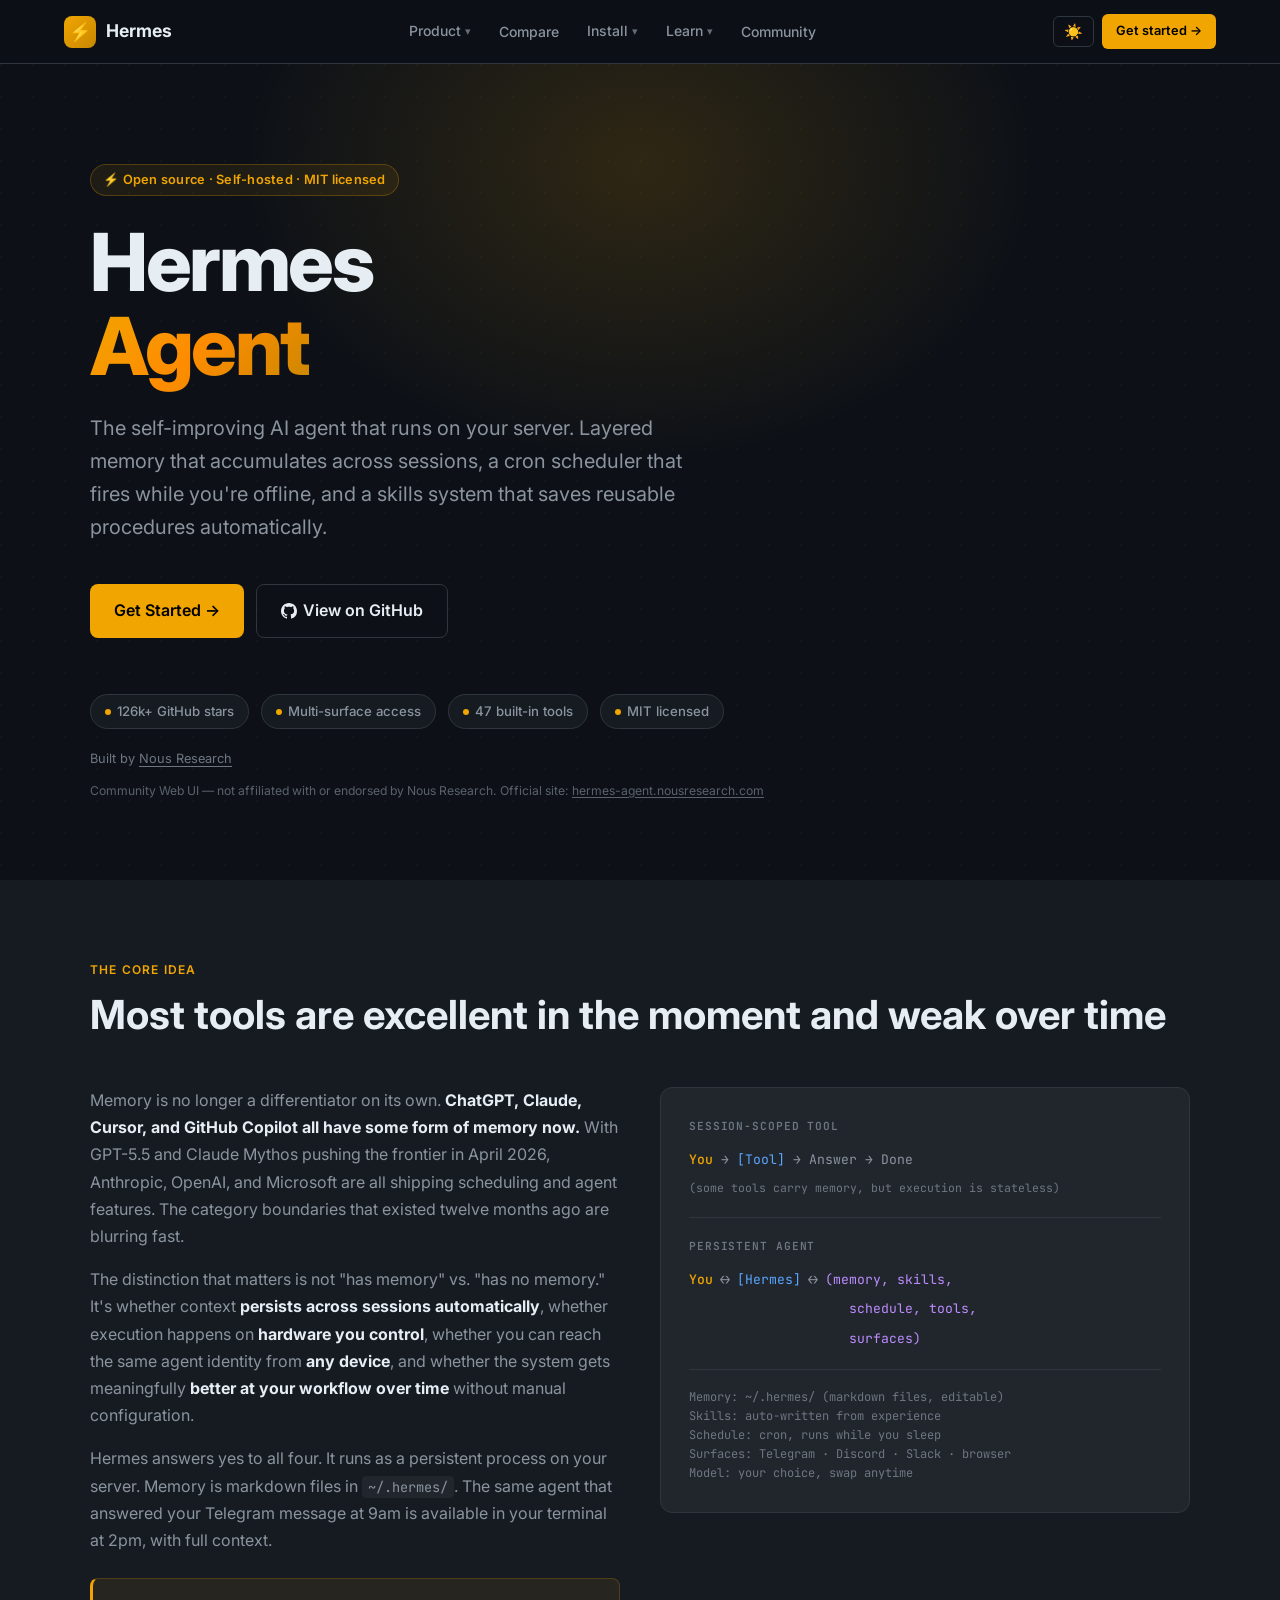
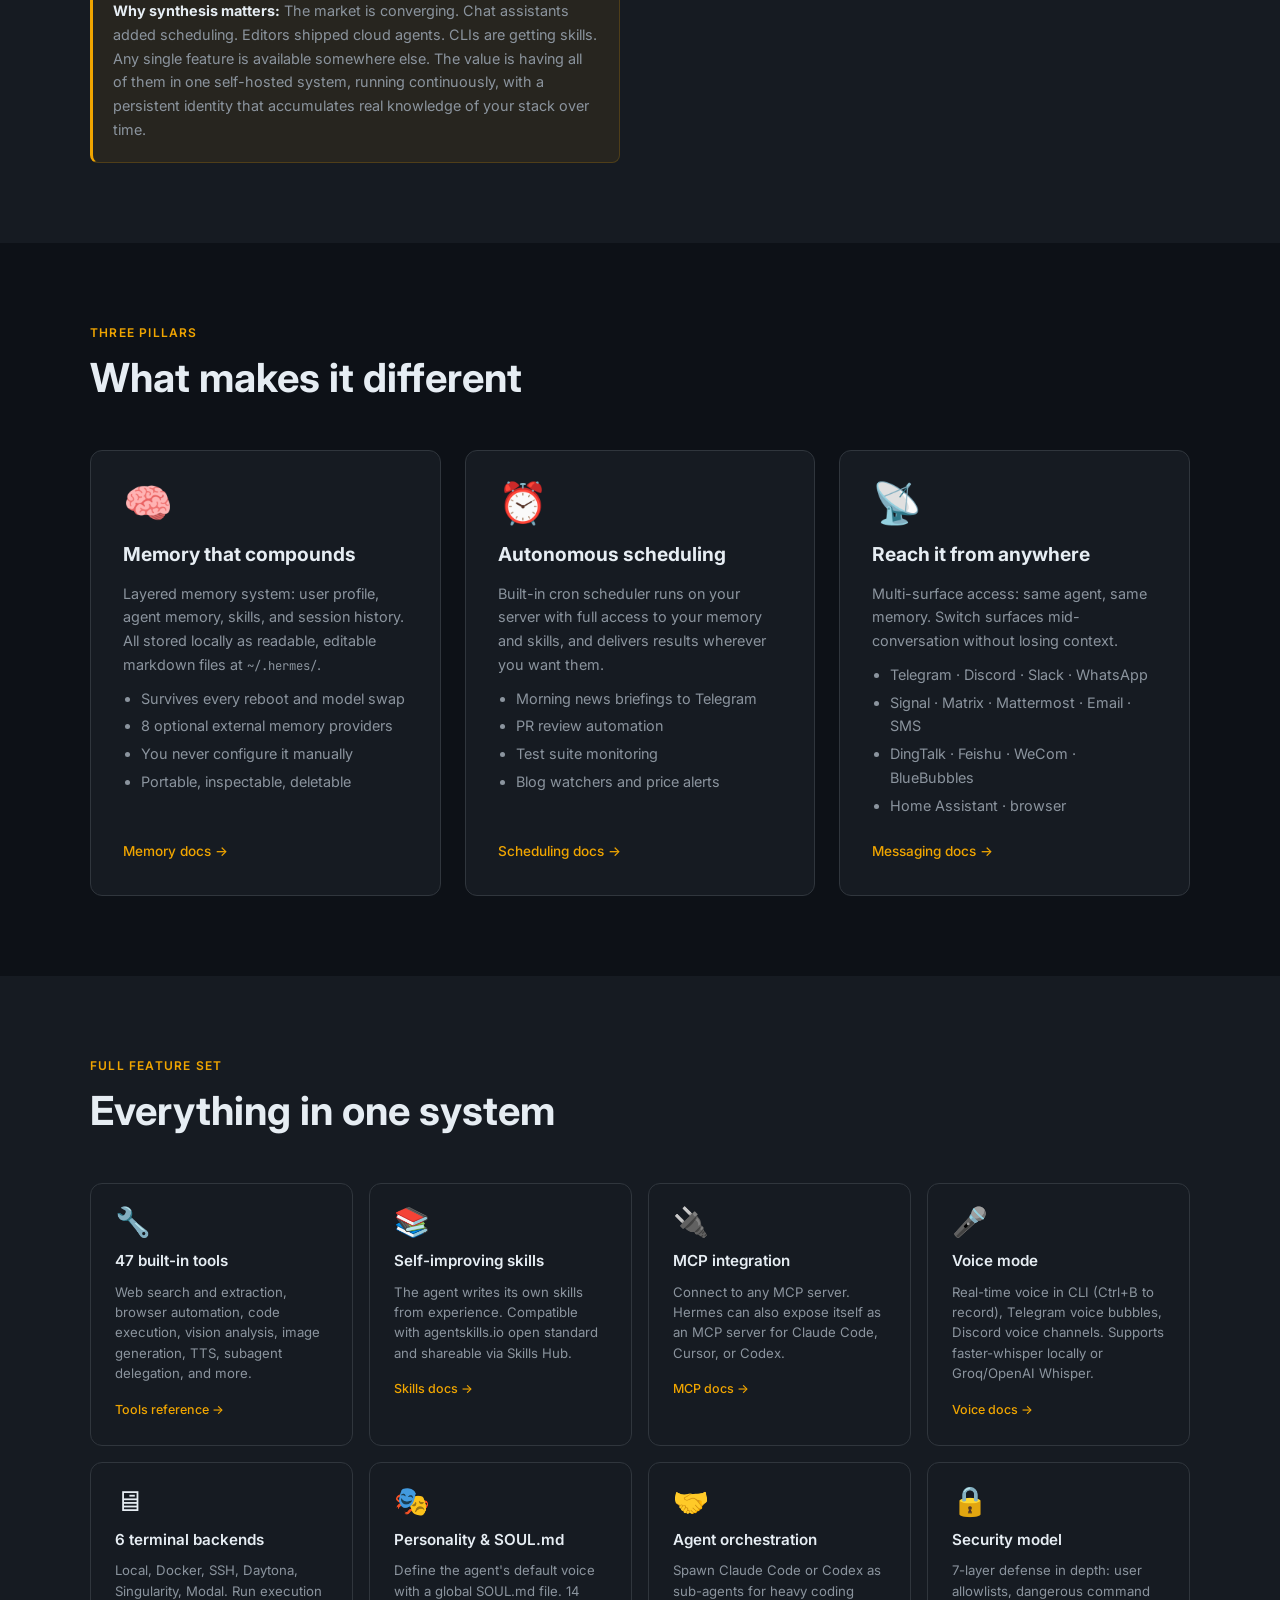
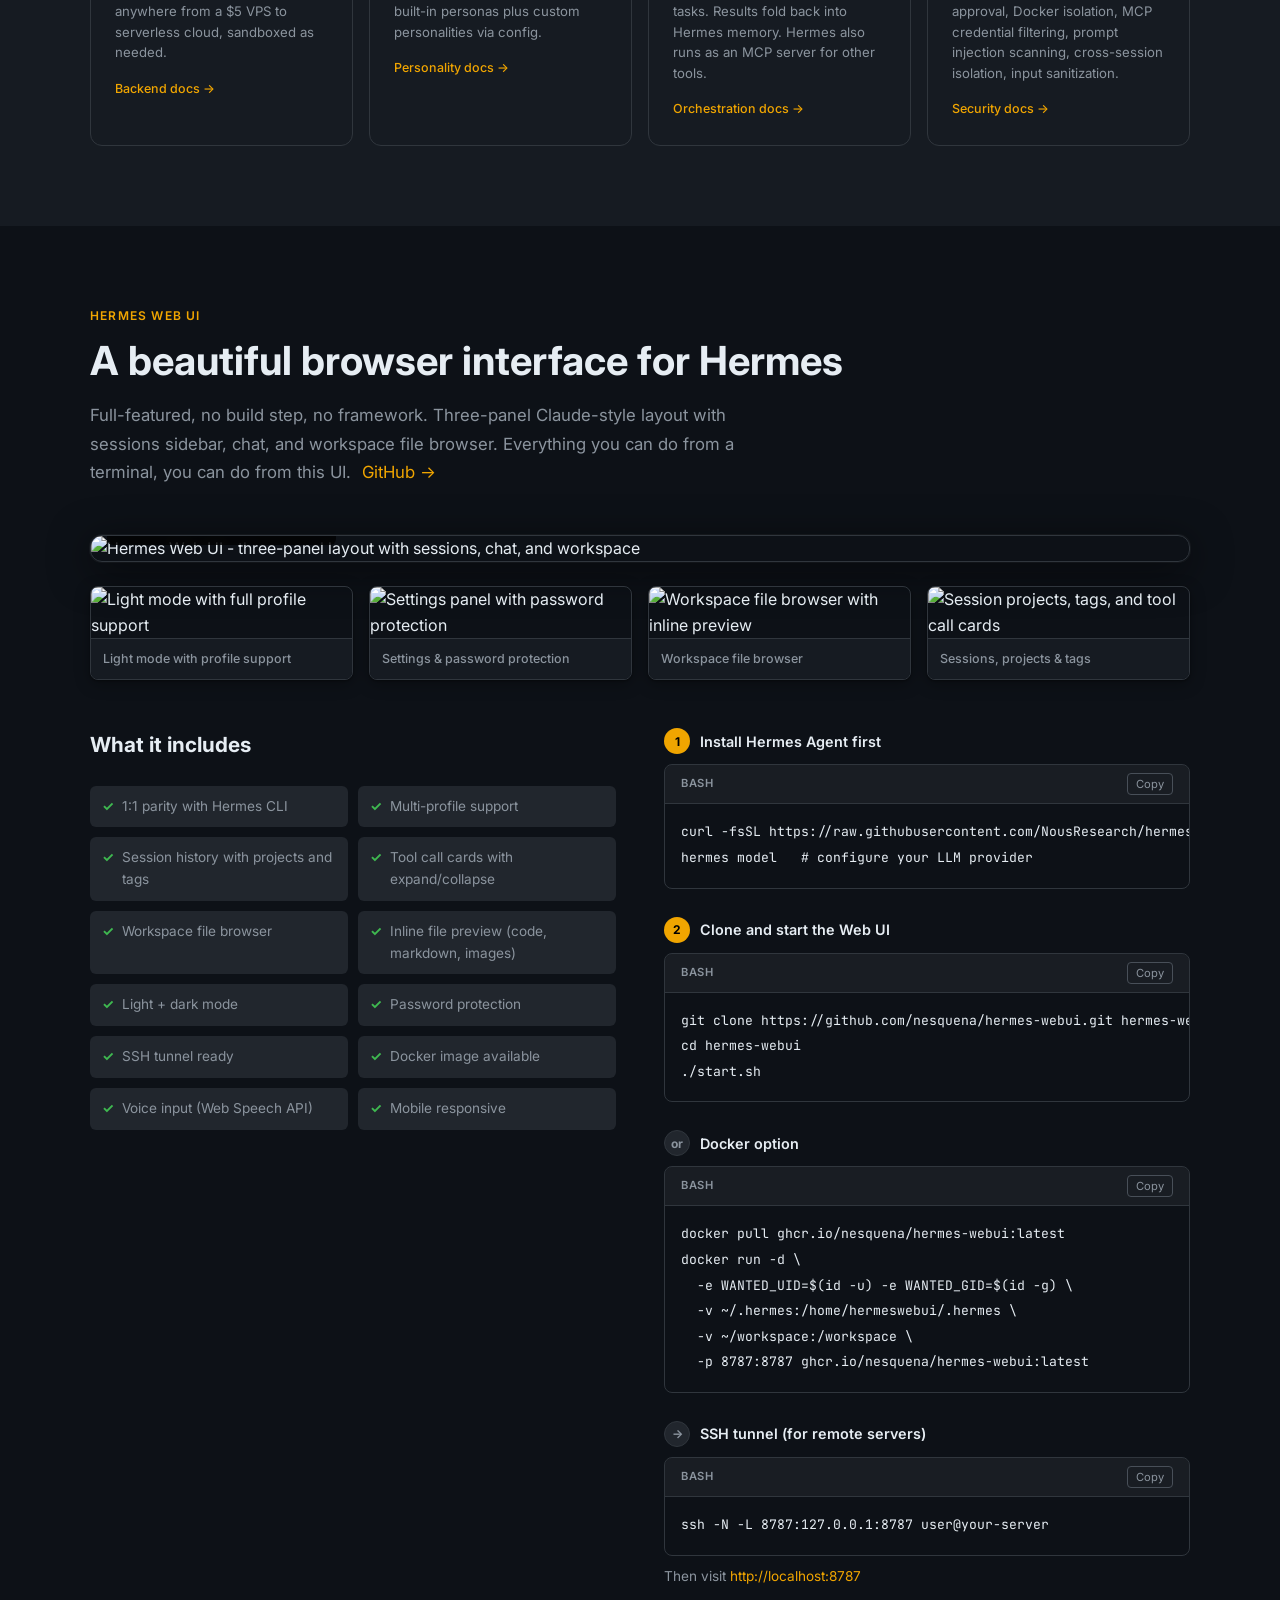
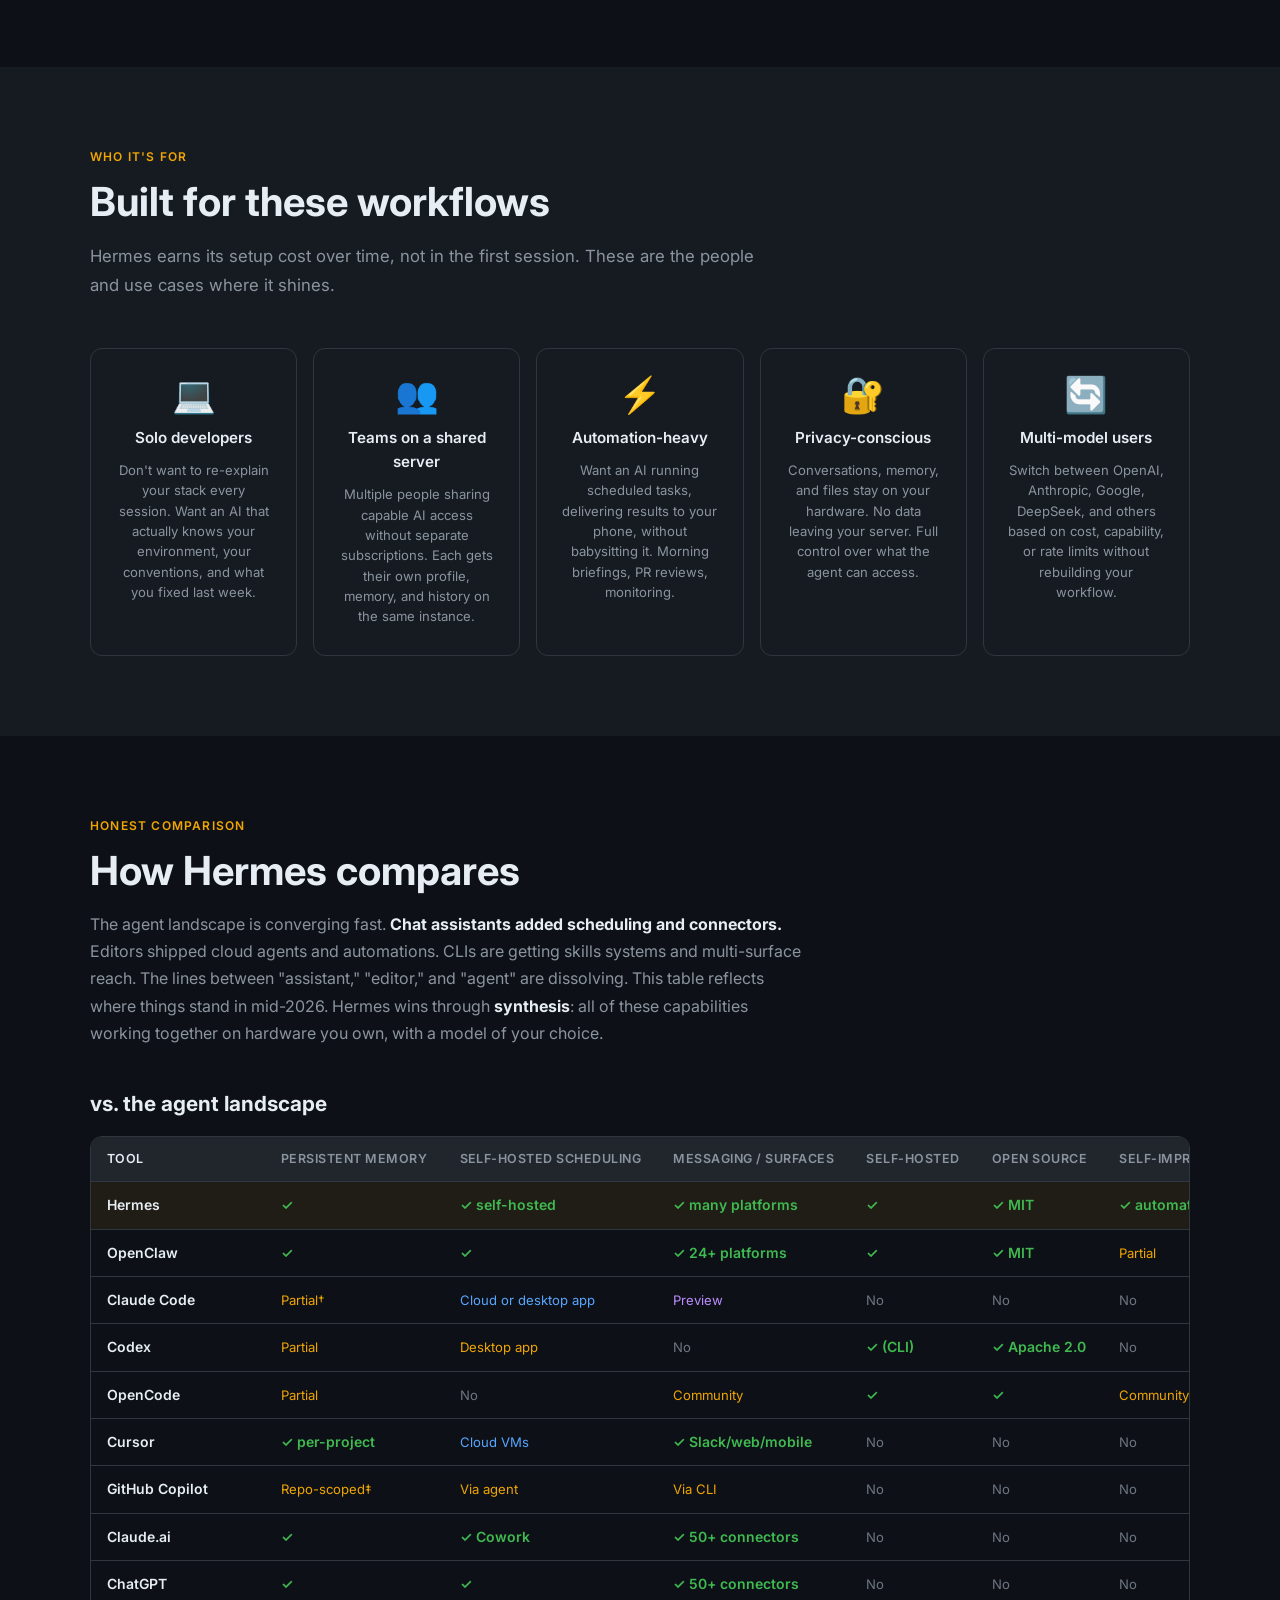
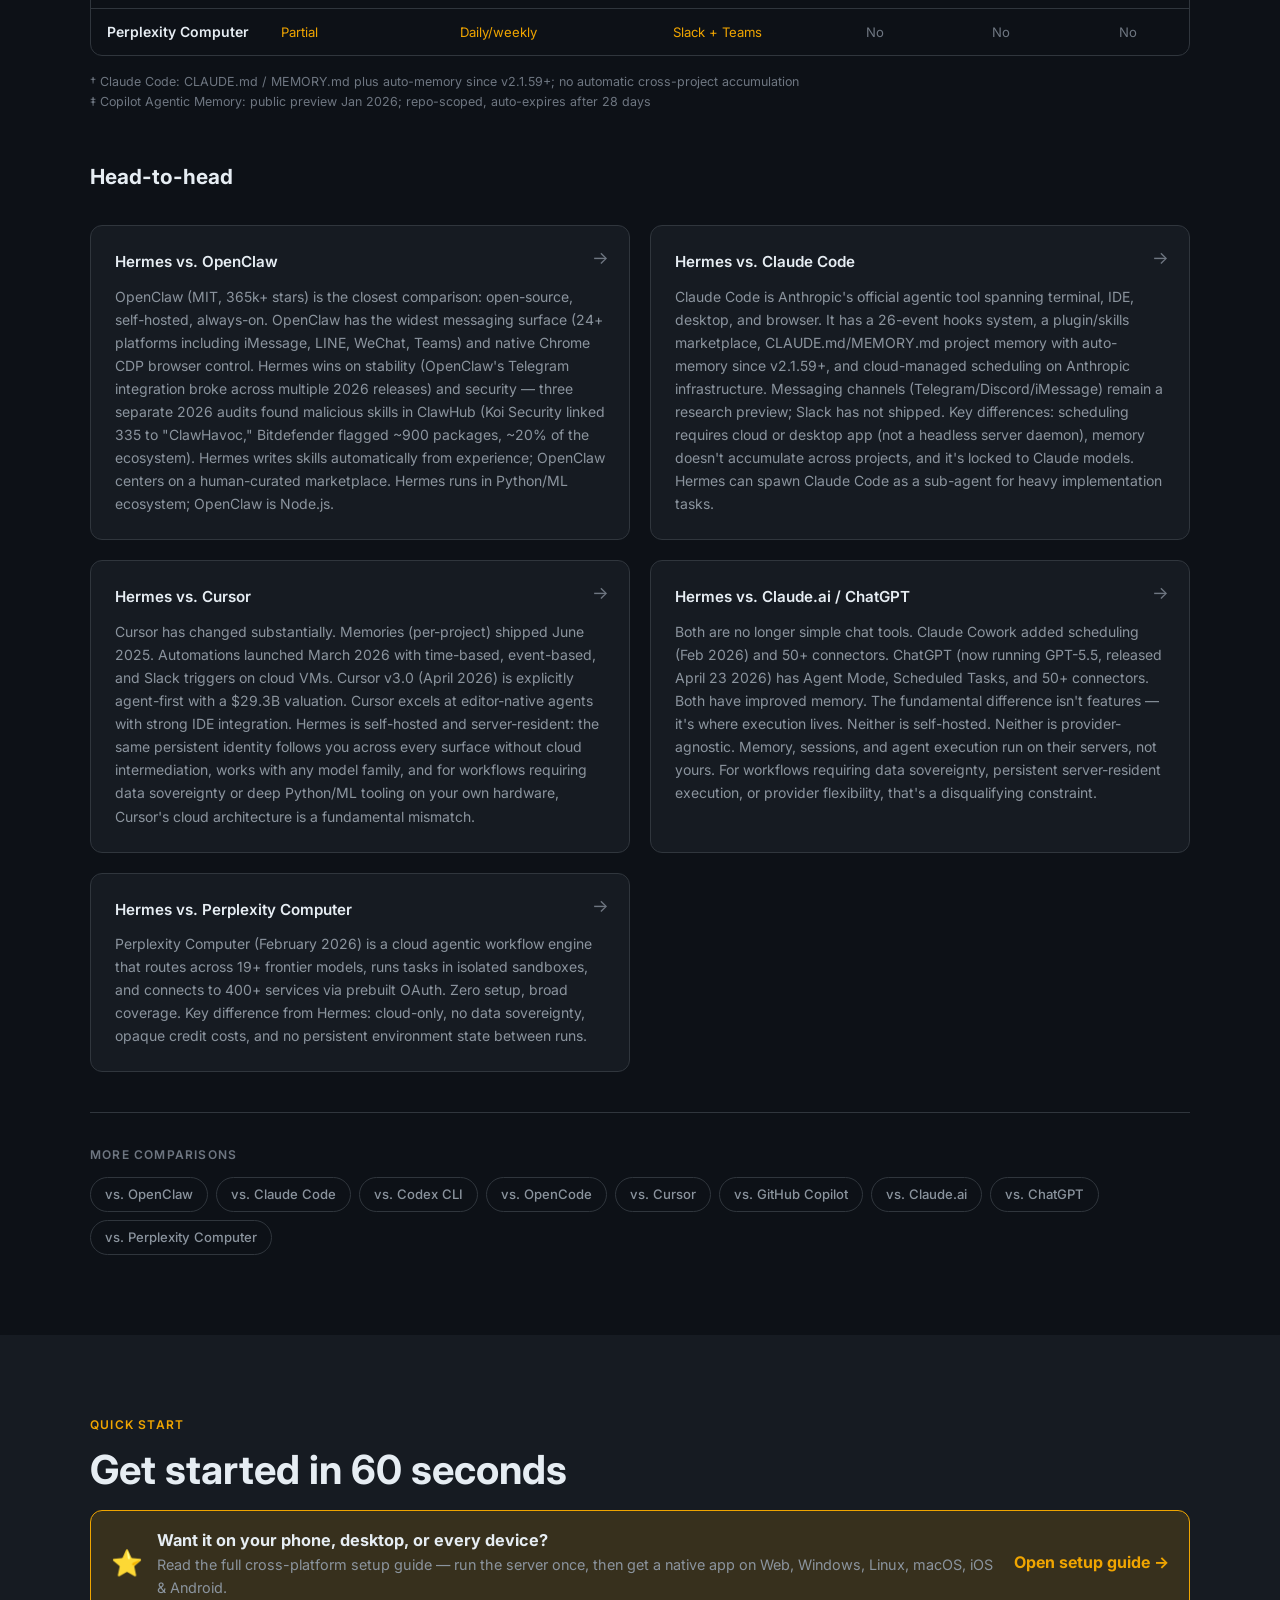
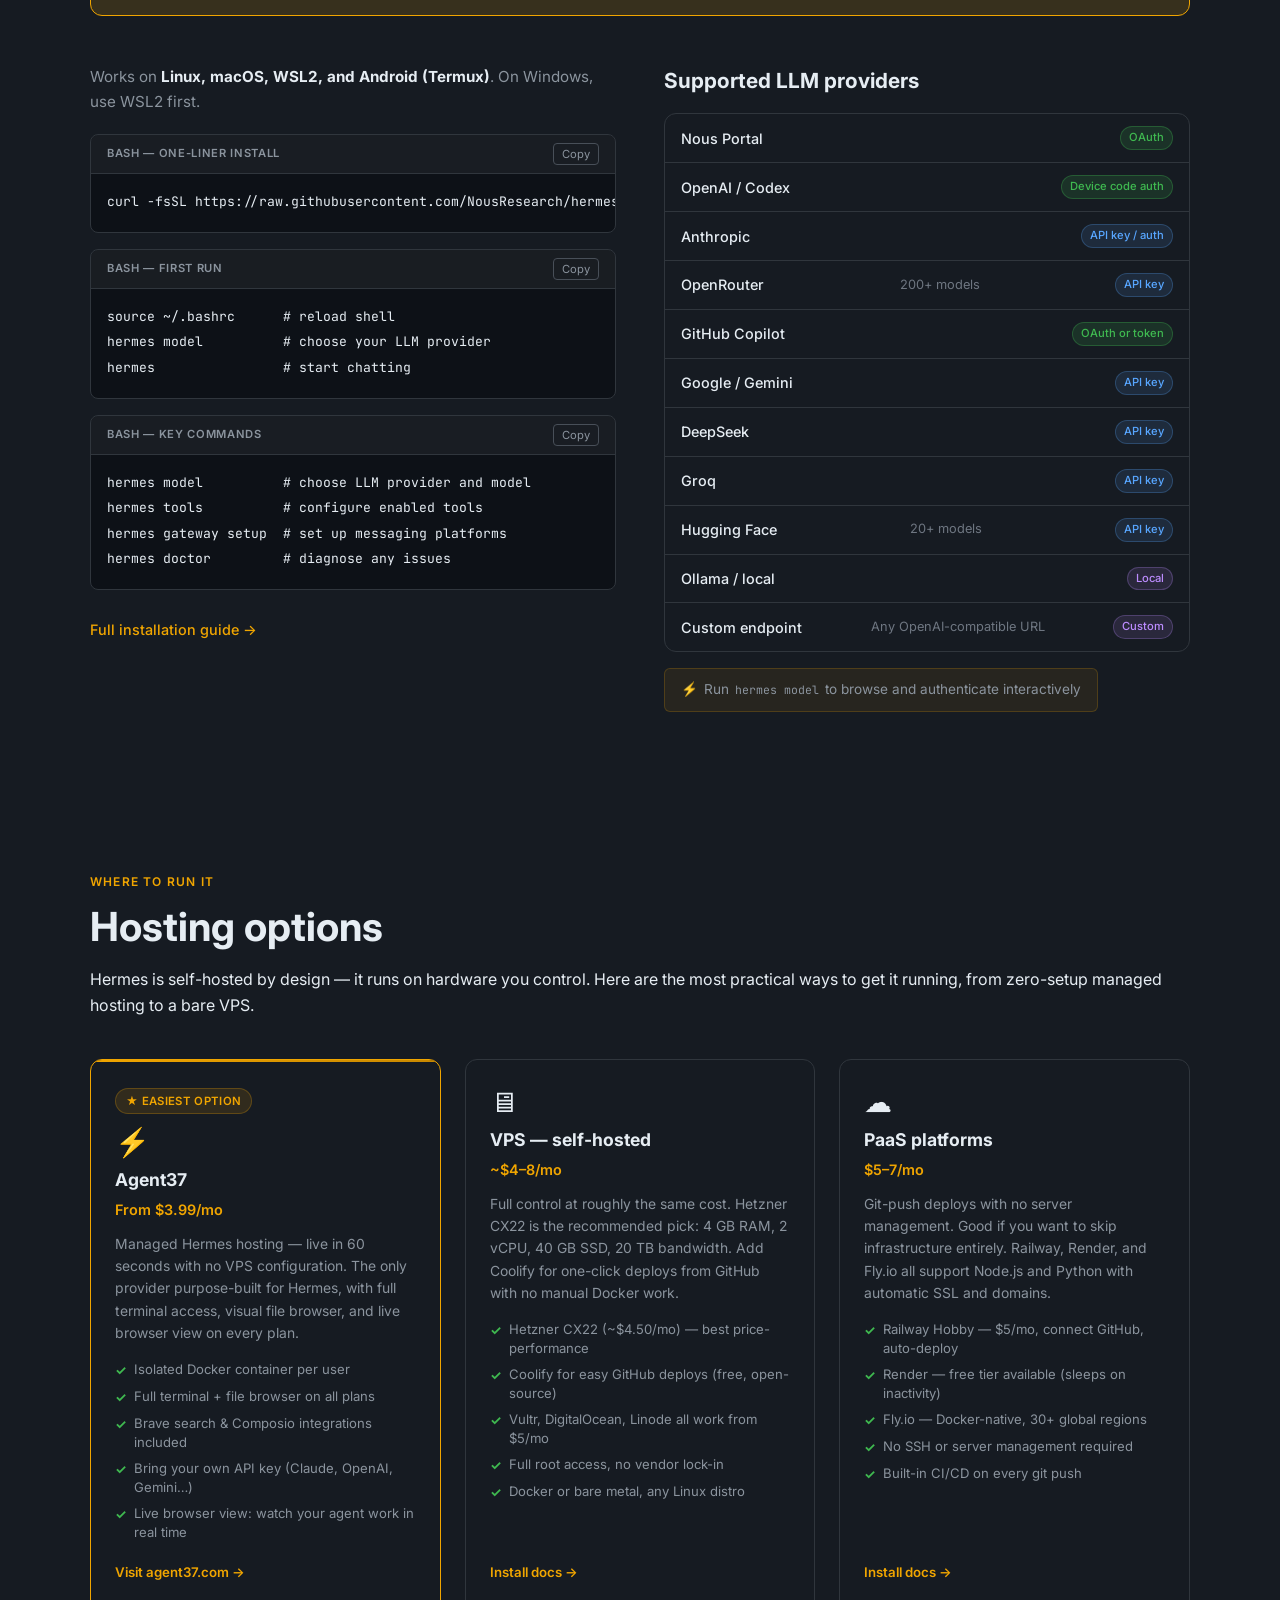
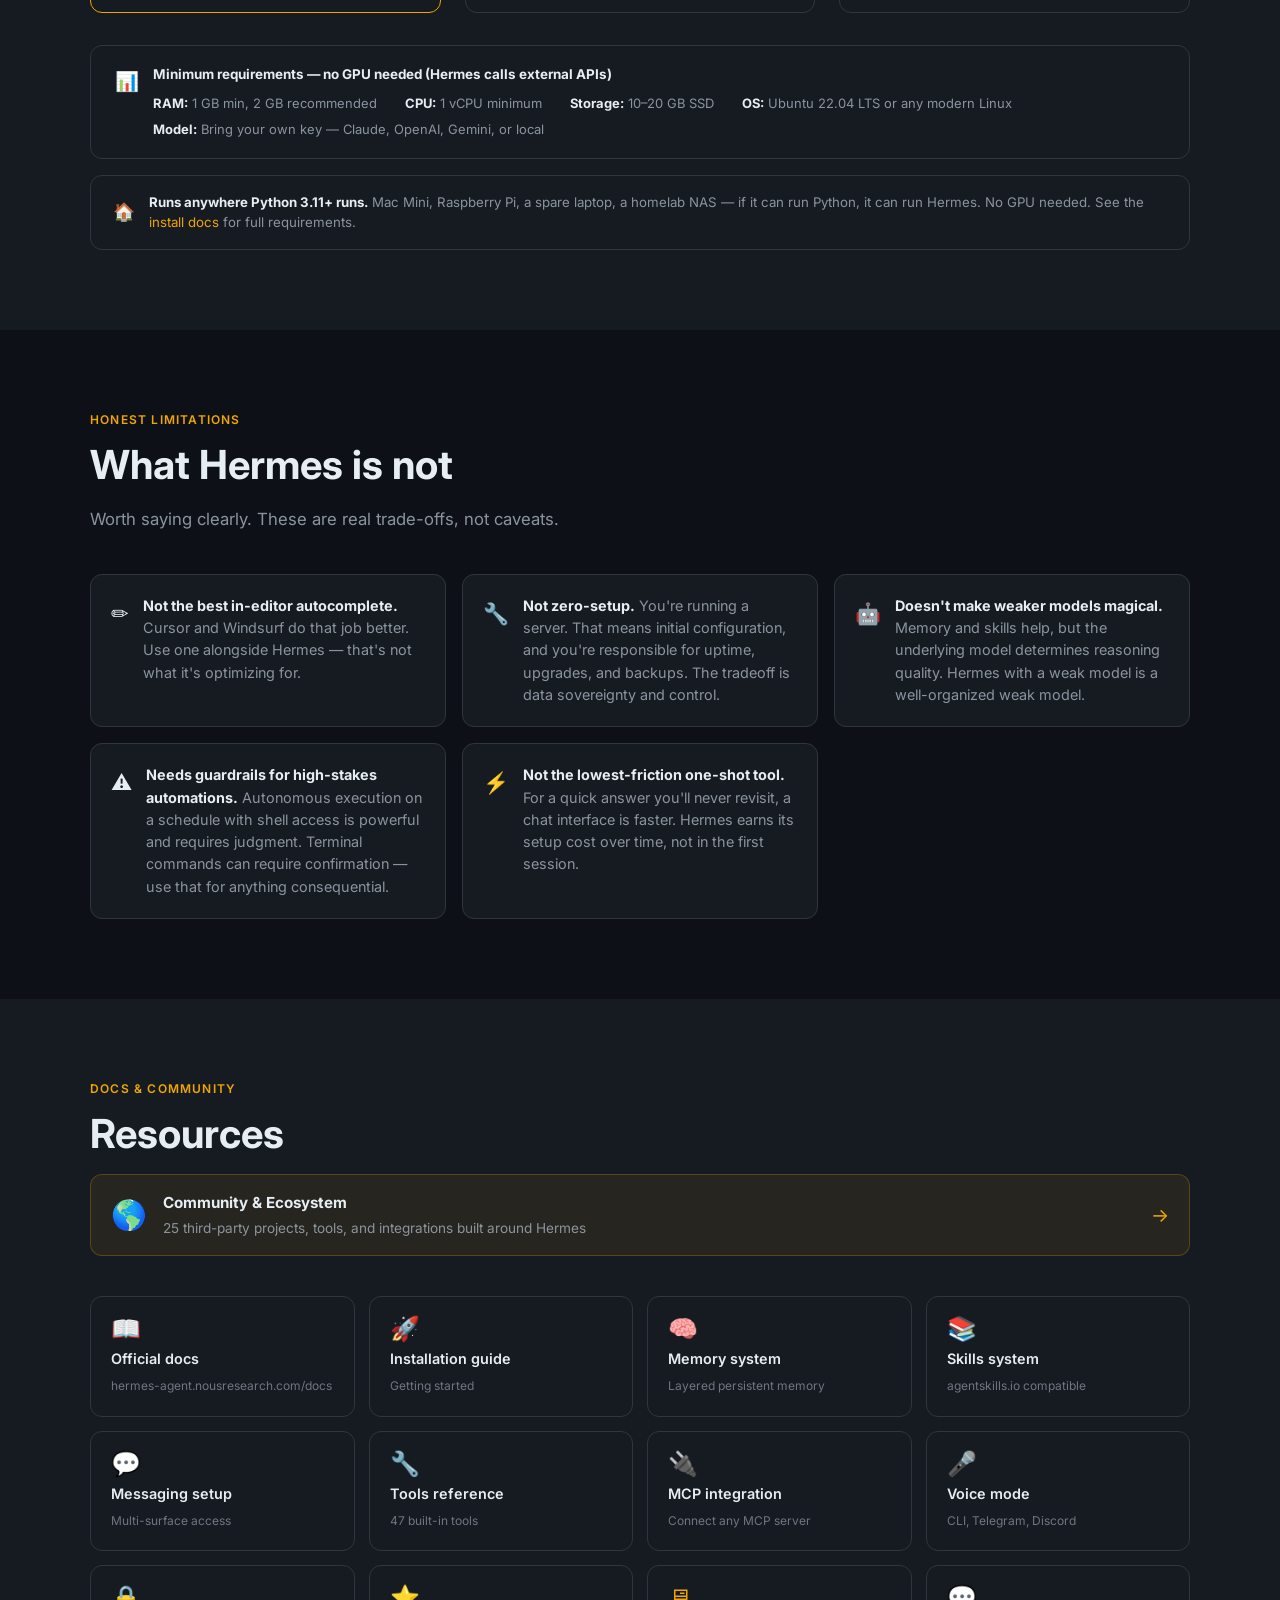
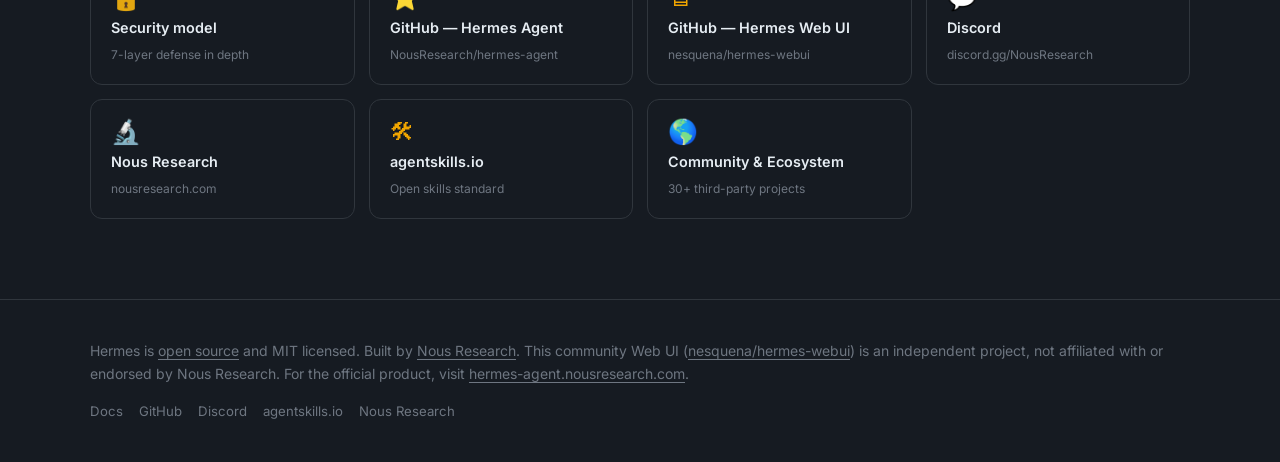
==== index.html @ 5ad0c884 "docs(site): add cross-platform Setup guide page New /setup/ — the full 'get Hermes WebUI working on " ====
<!DOCTYPE html>
<html lang="en" data-theme="dark">
<head>
  <script>
    // Canonical URL: strip trailing index.html so links always show the clean path
    (function(){
      var p = window.location.pathname;
      if (p.endsWith('/index.html')) {
        var clean = p.slice(0, p.length - 'index.html'.length);
        window.history.replaceState(null, '', clean + window.location.search + window.location.hash);
      }
    })();
  </script>
  <meta charset="UTF-8" />
  <meta name="viewport" content="width=device-width, initial-scale=1.0" />
  <title>Hermes — Community Web UI</title>
  <meta name="description" content="Persistent memory, autonomous scheduling, and multi-surface access — all on hardware you control. Open source, self-hosted AI agent." />
  <meta property="og:title" content="Hermes — Community Web UI (unofficial)" />
  <meta property="og:description" content="Persistent memory, autonomous scheduling, and multi-surface access — all on hardware you control." />
  <meta property="og:type" content="website" />
  <meta property="og:url" content="https://nesquena.github.io/hermes-webui/" />
  <meta property="og:image" content="https://nesquena.github.io/hermes-webui/images/ui-hero.png" />
  <meta name="twitter:card" content="summary_large_image" />
  <meta name="twitter:title" content="Hermes — The self-improving AI agent" />
  <meta name="twitter:description" content="Persistent memory, autonomous scheduling, and multi-surface access — all on hardware you control." />
  <meta name="twitter:image" content="https://nesquena.github.io/hermes-webui/images/ui-hero.png" />
  <meta name="theme-color" content="#0d1117" media="(prefers-color-scheme: dark)" />
  <meta name="theme-color" content="#ffffff" media="(prefers-color-scheme: light)" />
  <link rel="icon" href="data:image/svg+xml,<svg xmlns='http://www.w3.org/2000/svg' viewBox='0 0 100 100'><text y='.9em' font-size='90'>⚡</text></svg>" />
  <link rel="canonical" href="https://nesquena.github.io/hermes-webui/" />
  <link rel="preconnect" href="https://fonts.googleapis.com" />
  <link rel="preconnect" href="https://fonts.gstatic.com" crossorigin />
  <link href="https://fonts.googleapis.com/css2?family=Inter:wght@300;400;500;600;700;800&family=JetBrains+Mono:wght@400;500&display=swap" rel="stylesheet" />
  <link rel="stylesheet" href="https://cdnjs.cloudflare.com/ajax/libs/highlight.js/11.9.0/styles/github-dark.min.css" id="hljs-theme" />
  <script src="https://cdnjs.cloudflare.com/ajax/libs/highlight.js/11.9.0/highlight.min.js"></script>
  <script src="https://cdnjs.cloudflare.com/ajax/libs/highlight.js/11.9.0/languages/bash.min.js"></script>
  <style>
    /* ===== CSS VARIABLES ===== */
    :root {
      --bg-primary: #0d1117;
      --bg-secondary: #161b22;
      --bg-tertiary: #21262d;
      --bg-card: #161b22;
      --bg-card-hover: #1c2128;
      --border: #30363d;
      --border-hover: #484f58;
      --text-primary: #e6edf3;
      --text-secondary: #8b949e;
      --text-muted: #6e7681;
      --accent: #f0a500;
      --accent-dim: #c88800;
      --accent-glow: rgba(240, 165, 0, 0.15);
      --accent-subtle: rgba(240, 165, 0, 0.08);
      --green: #3fb950;
      --red: #f85149;
      --blue: #58a6ff;
      --purple: #bc8cff;
      --nav-height: 64px;
      --radius: 8px;
      --radius-lg: 12px;
      --shadow: 0 1px 3px rgba(0,0,0,0.4), 0 4px 16px rgba(0,0,0,0.3);
      --shadow-lg: 0 8px 32px rgba(0,0,0,0.5);
      --shadow-screenshot: 0 8px 40px rgba(0,0,0,0.6), 0 0 0 1px rgba(255,255,255,0.05);
    }

    [data-theme="light"] {
      --bg-primary: #ffffff;
      --bg-secondary: #f6f8fa;
      --bg-tertiary: #eaeef2;
      --bg-card: #ffffff;
      --bg-card-hover: #f6f8fa;
      --border: #d0d7de;
      --border-hover: #9198a1;
      --text-primary: #1f2328;
      --text-secondary: #656d76;
      --text-muted: #9198a1;
      --accent: #c07800;
      --accent-dim: #a06000;
      --accent-glow: rgba(192, 120, 0, 0.12);
      --accent-subtle: rgba(192, 120, 0, 0.06);
      --green: #1a7f37;
      --red: #cf222e;
      --blue: #0969da;
      --purple: #7c3aed;
      --shadow: 0 1px 3px rgba(0,0,0,0.1), 0 4px 16px rgba(0,0,0,0.06);
      --shadow-lg: 0 8px 32px rgba(0,0,0,0.12);
      --shadow-screenshot: 0 8px 40px rgba(0,0,0,0.15), 0 0 0 1px rgba(0,0,0,0.06);
    }

    /* ===== RESET & BASE ===== */
    *, *::before, *::after { box-sizing: border-box; margin: 0; padding: 0; }
    html { scroll-behavior: smooth; font-size: 16px; overflow-x: hidden; }
    body {
      font-family: 'Inter', -apple-system, BlinkMacSystemFont, 'Segoe UI', sans-serif;
      background: var(--bg-primary);
      color: var(--text-primary);
      line-height: 1.6;
      transition: background 0.2s ease, color 0.2s ease;
      -webkit-font-smoothing: antialiased;
    }
    a { color: var(--accent); text-decoration: none; transition: color 0.15s; }
    a:hover { color: var(--accent-dim); }
    img { max-width: 100%; }

    /* ===== SCROLLBAR ===== */
    ::-webkit-scrollbar { width: 6px; height: 6px; }
    ::-webkit-scrollbar-track { background: var(--bg-secondary); }
    ::-webkit-scrollbar-thumb { background: var(--border); border-radius: 3px; }
    ::-webkit-scrollbar-thumb:hover { background: var(--border-hover); }

    /* ===== NAVIGATION ===== */
    #nav {
      position: fixed;
      top: 0; left: 0; right: 0;
      height: var(--nav-height);
      background: rgba(13, 17, 23, 0.92);
      backdrop-filter: blur(12px);
      -webkit-backdrop-filter: blur(12px);
      border-bottom: 1px solid var(--border);
      z-index: 1000;
      transition: background 0.2s;
    }
    [data-theme="light"] #nav {
      background: rgba(255,255,255,0.92);
    }
    .nav-inner {
      max-width: 1200px;
      margin: 0 auto;
      padding: 0 24px;
      height: 100%;
      display: flex;
      align-items: center;
      justify-content: space-between;
      gap: 16px;
    }
    .nav-logo {
      display: flex;
      align-items: center;
      gap: 10px;
      font-weight: 700;
      font-size: 1.1rem;
      color: var(--text-primary);
      text-decoration: none;
      flex-shrink: 0;
    }
    .nav-logo-icon {
      width: 32px; height: 32px;
      background: linear-gradient(135deg, var(--accent), var(--accent-dim));
      border-radius: 8px;
      display: flex;
      align-items: center;
      justify-content: center;
      font-size: 18px;
      line-height: 1;
    }
    .nav-links {
      display: flex;
      align-items: center;
      gap: 4px;
      list-style: none;
    }
    .nav-links a {
      color: var(--text-secondary);
      font-size: 0.875rem;
      font-weight: 500;
      padding: 6px 12px;
      border-radius: 6px;
      transition: color 0.15s, background 0.15s;
      white-space: nowrap;
    }
    .nav-links a:hover {
      color: var(--text-primary);
      background: var(--bg-tertiary);
    }
    /* ===== DROPDOWN NAV ===== */
    .nav-links .has-dropdown { position: relative; }

    .nav-trigger {
      display: inline-flex;
      align-items: center;
      gap: 4px;
      background: none;
      border: none;
      color: var(--text-secondary);
      font: inherit;
      font-size: 0.875rem;
      font-weight: 500;
      padding: 6px 12px;
      border-radius: 6px;
      cursor: pointer;
      white-space: nowrap;
      transition: color 0.15s, background 0.15s;
    }
    .nav-trigger .caret {
      font-size: 0.7rem;
      opacity: 0.7;
      transition: transform 0.15s;
    }
    .nav-trigger:hover,
    .has-dropdown:focus-within .nav-trigger,
    .has-dropdown:hover .nav-trigger {
      color: var(--text-primary);
      background: var(--bg-tertiary);
    }
    .has-dropdown:hover .caret,
    .has-dropdown:focus-within .caret { transform: rotate(180deg); }

    .dropdown {
      position: absolute;
      top: calc(100% + 6px);
      left: 0;
      min-width: 200px;
      padding: 6px;
      list-style: none;
      background: var(--bg-secondary);
      border: 1px solid var(--border);
      border-radius: var(--radius);
      box-shadow: var(--shadow-lg);
      opacity: 0;
      visibility: hidden;
      transform: translateY(-4px);
      transition: opacity 0.15s ease, transform 0.15s ease, visibility 0s linear 0.15s;
      z-index: 1001;
    }
    .has-dropdown:hover > .dropdown,
    .has-dropdown:focus-within > .dropdown {
      opacity: 1;
      visibility: visible;
      transform: translateY(0);
      transition: opacity 0.15s ease, transform 0.15s ease, visibility 0s;
    }
    .dropdown--right > .dropdown { left: auto; right: 0; }
    .has-dropdown::after {
      content: "";
      position: absolute;
      top: 100%; left: 0; right: 0;
      height: 10px;
    }
    .dropdown a {
      display: block;
      padding: 8px 12px;
      border-radius: 6px;
      color: var(--text-secondary);
      font-size: 0.875rem;
      font-weight: 500;
      white-space: nowrap;
      transition: color 0.15s, background 0.15s;
    }
    .dropdown a:hover,
    .dropdown a:focus-visible {
      color: var(--text-primary);
      background: var(--bg-tertiary);
      outline: none;
    }
    .nav-trigger:focus-visible {
      outline: 2px solid var(--accent);
      outline-offset: 2px;
    }
    @media (prefers-reduced-motion: reduce) {
      .dropdown, .nav-trigger .caret { transition: none; }
    }
    .dropdown .dropdown-section-label {
      font-size: 0.68rem;
      font-weight: 700;
      letter-spacing: 0.1em;
      text-transform: uppercase;
      color: var(--text-muted);
      padding: 6px 12px 2px;
    }
    .dropdown .dropdown-divider {
      height: 1px;
      background: var(--border);
      margin: 6px 8px;
    }

    .nav-actions {
      display: flex;
      align-items: center;
      gap: 8px;
      flex-shrink: 0;
    }
    .btn-theme {
      background: none;
      border: 1px solid var(--border);
      color: var(--text-secondary);
      cursor: pointer;
      padding: 7px 10px;
      border-radius: 6px;
      font-size: 15px;
      line-height: 1;
      transition: border-color 0.15s, color 0.15s, background 0.15s;
    }
    .btn-theme:hover {
      border-color: var(--border-hover);
      color: var(--text-primary);
      background: var(--bg-tertiary);
    }
    .btn-nav-cta {
      background: var(--accent);
      color: #000;
      font-size: 0.8rem;
      font-weight: 600;
      padding: 7px 14px;
      border-radius: 6px;
      border: none;
      cursor: pointer;
      text-decoration: none;
      display: inline-block;
      transition: background 0.15s, transform 0.1s;
      white-space: nowrap;
    }
    .btn-nav-cta:hover { background: var(--accent-dim); color: #000; transform: translateY(-1px); }

    /* Hamburger */
    .hamburger {
      display: none;
      flex-direction: column;
      gap: 5px;
      cursor: pointer;
      padding: 6px;
      border: 1px solid var(--border);
      border-radius: 6px;
      background: none;
      transition: border-color 0.15s;
    }
    .hamburger:hover { border-color: var(--border-hover); }
    .hamburger span {
      display: block;
      width: 20px; height: 2px;
      background: var(--text-secondary);
      border-radius: 2px;
      transition: transform 0.2s, opacity 0.2s;
    }
    .hamburger.open span:nth-child(1) { transform: translateY(7px) rotate(45deg); }
    .hamburger.open span:nth-child(2) { opacity: 0; }
    .hamburger.open span:nth-child(3) { transform: translateY(-7px) rotate(-45deg); }

    /* Mobile menu */
    #mobile-menu {
      display: none;
      position: fixed;
      top: var(--nav-height);
      left: 0; right: 0;
      background: var(--bg-secondary);
      border-bottom: 1px solid var(--border);
      padding: 16px 24px;
      z-index: 999;
      flex-direction: column;
      gap: 4px;
    }
    #mobile-menu.open { display: flex; }
    #mobile-menu a {
      color: var(--text-secondary);
      font-size: 0.95rem;
      font-weight: 500;
      padding: 10px 12px;
      border-radius: 6px;
      transition: color 0.15s, background 0.15s;
    }
    #mobile-menu a:hover {
      color: var(--text-primary);
      background: var(--bg-tertiary);
    }

    /* ===== LAYOUT ===== */
    main { padding-top: var(--nav-height); }
    .section {
      padding: 80px 24px;
    }
    .section-alt { background: var(--bg-secondary); }
    .container {
      max-width: 1100px;
      margin: 0 auto;
    }
    .section-label {
      font-size: 0.75rem;
      font-weight: 600;
      letter-spacing: 0.1em;
      text-transform: uppercase;
      color: var(--accent);
      margin-bottom: 12px;
    }
    .section-title {
      font-size: clamp(1.75rem, 4vw, 2.5rem);
      font-weight: 700;
      line-height: 1.2;
      color: var(--text-primary);
      margin-bottom: 16px;
    }
    .section-body {
      font-size: 1.05rem;
      color: var(--text-secondary);
      max-width: 680px;
      line-height: 1.7;
    }

    /* ===== HERO ===== */
    #hero {
      padding: 100px 24px 80px;
      background: var(--bg-primary);
      position: relative;
      overflow: hidden;
    }
    #hero::before {
      content: '';
      position: absolute;
      top: -200px; left: 50%;
      transform: translateX(-50%);
      width: 800px; height: 600px;
      background: radial-gradient(ellipse at center, var(--accent-glow) 0%, transparent 70%);
      pointer-events: none;
    }
    /* Subtle grid pattern */
    #hero::after {
      content: '';
      position: absolute;
      inset: 0;
      background-image: radial-gradient(circle at 1px 1px, rgba(240, 165, 0, 0.04) 1px, transparent 0);
      background-size: 32px 32px;
      pointer-events: none;
    }
    [data-theme="light"] #hero::after {
      background-image: radial-gradient(circle at 1px 1px, rgba(192, 120, 0, 0.06) 1px, transparent 0);
    }
    .hero-inner {
      max-width: 1100px;
      margin: 0 auto;
      position: relative;
      z-index: 1;
    }
    .hero-eyebrow {
      display: inline-flex;
      align-items: center;
      gap: 8px;
      background: var(--accent-subtle);
      border: 1px solid rgba(240, 165, 0, 0.25);
      color: var(--accent);
      font-size: 0.8rem;
      font-weight: 600;
      padding: 5px 12px;
      border-radius: 100px;
      margin-bottom: 24px;
      letter-spacing: 0.02em;
    }
    .hero-title {
      font-size: clamp(2.8rem, 7vw, 5rem);
      font-weight: 800;
      line-height: 1.05;
      letter-spacing: -0.03em;
      color: var(--text-primary);
      margin-bottom: 24px;
    }
    .hero-title .accent {
      background: linear-gradient(135deg, var(--accent) 0%, #ff8c00 50%, var(--accent-dim) 100%);
      -webkit-background-clip: text;
      -webkit-text-fill-color: transparent;
      background-clip: text;
    }
    .hero-sub {
      font-size: clamp(1.05rem, 2.5vw, 1.25rem);
      color: var(--text-secondary);
      max-width: 620px;
      line-height: 1.65;
      margin-bottom: 40px;
    }
    .hero-ctas {
      display: flex;
      flex-wrap: wrap;
      gap: 12px;
      margin-bottom: 56px;
    }
    .btn-primary {
      display: inline-flex;
      align-items: center;
      gap: 6px;
      background: var(--accent);
      color: #000;
      font-weight: 600;
      font-size: 1rem;
      padding: 13px 24px;
      border-radius: 8px;
      transition: background 0.15s, transform 0.1s, box-shadow 0.15s;
      box-shadow: 0 0 0 0 var(--accent-glow);
    }
    .btn-primary:hover {
      background: var(--accent-dim);
      color: #000;
      transform: translateY(-2px);
      box-shadow: 0 0 24px var(--accent-glow);
    }
    .btn-secondary {
      display: inline-flex;
      align-items: center;
      gap: 6px;
      background: transparent;
      color: var(--text-primary);
      font-weight: 600;
      font-size: 1rem;
      padding: 13px 24px;
      border-radius: 8px;
      border: 1px solid var(--border);
      transition: border-color 0.15s, background 0.15s, transform 0.1s;
    }
    .btn-secondary:hover {
      border-color: var(--border-hover);
      background: var(--bg-tertiary);
      color: var(--text-primary);
      transform: translateY(-2px);
    }
    .hero-stats {
      display: flex;
      flex-wrap: wrap;
      gap: 12px;
    }
    .stat-badge {
      display: inline-flex;
      align-items: center;
      gap: 6px;
      background: var(--bg-secondary);
      border: 1px solid var(--border);
      color: var(--text-secondary);
      font-size: 0.825rem;
      font-weight: 500;
      padding: 6px 14px;
      border-radius: 100px;
    }
    .stat-badge .dot {
      width: 6px; height: 6px;
      background: var(--accent);
      border-radius: 50%;
      flex-shrink: 0;
    }
    .hero-credit {
      margin-top: 20px;
      font-size: 0.8rem;
      color: var(--text-muted);
    }
    .hero-credit a { color: var(--text-muted); text-decoration: underline; text-underline-offset: 3px; }
    .hero-credit a:hover { color: var(--text-secondary); }
    .hero-community-note {
      display: block;
      margin-top: 12px;
      font-size: 0.76rem;
      color: var(--text-muted);
      line-height: 1.5;
      opacity: 0.8;
    }
    .hero-community-note a { color: var(--text-muted); text-decoration: underline; text-underline-offset: 2px; }
    .hero-community-note a:hover { color: var(--text-secondary); opacity: 1; }

    /* ===== WHY HERMES ===== */
    .why-grid {
      display: grid;
      grid-template-columns: 1fr 1fr;
      gap: 40px;
      align-items: start;
      margin-top: 48px;
    }
    .why-text p {
      color: var(--text-secondary);
      margin-bottom: 16px;
      font-size: 1rem;
      line-height: 1.7;
    }
    .why-text p strong { color: var(--text-primary); }
    .why-diagram {
      background: var(--bg-tertiary);
      border: 1px solid var(--border);
      border-radius: var(--radius-lg);
      padding: 28px;
      font-family: 'JetBrains Mono', monospace;
      font-size: 0.82rem;
      color: var(--text-secondary);
      line-height: 1.8;
      position: sticky;
      top: calc(var(--nav-height) + 24px);
    }
    .why-diagram .label {
      font-size: 0.7rem;
      font-weight: 600;
      letter-spacing: 0.08em;
      text-transform: uppercase;
      color: var(--text-muted);
      margin-bottom: 12px;
    }
    .why-diagram .line { margin-bottom: 6px; }
    .why-diagram .line .kw { color: var(--accent); font-weight: 500; }
    .why-diagram .line .bracket { color: var(--blue); }
    .why-diagram .line .paren { color: var(--purple); }
    .why-diagram .divider {
      border: none;
      border-top: 1px solid var(--border);
      margin: 18px 0;
    }
    .convergence-note {
      margin-top: 24px;
      padding: 20px;
      background: var(--accent-subtle);
      border: 1px solid rgba(240, 165, 0, 0.2);
      border-left: 3px solid var(--accent);
      border-radius: var(--radius);
      font-size: 0.9rem;
      color: var(--text-secondary);
      line-height: 1.65;
    }
    .convergence-note strong { color: var(--text-primary); }

    /* ===== PILLARS ===== */
    .pillars-grid {
      display: grid;
      grid-template-columns: repeat(3, 1fr);
      gap: 24px;
      margin-top: 48px;
    }
    .pillar-card {
      background: var(--bg-card);
      border: 1px solid var(--border);
      border-radius: var(--radius-lg);
      padding: 32px;
      transition: border-color 0.2s, background 0.2s, transform 0.2s, box-shadow 0.2s;
      display: flex;
      flex-direction: column;
      gap: 0;
      position: relative;
      overflow: hidden;
    }
    .pillar-card::before {
      content: '';
      position: absolute;
      top: 0; left: 0; right: 0;
      height: 3px;
      background: linear-gradient(90deg, var(--accent), var(--accent-dim));
      opacity: 0;
      transition: opacity 0.2s;
    }
    .pillar-card:hover {
      border-color: var(--accent);
      background: var(--bg-card-hover);
      transform: translateY(-4px);
      box-shadow: 0 8px 32px rgba(240, 165, 0, 0.1);
    }
    .pillar-card:hover::before { opacity: 1; }
    .pillar-icon {
      font-size: 2.5rem;
      margin-bottom: 16px;
      line-height: 1;
    }
    .pillar-title {
      font-size: 1.2rem;
      font-weight: 700;
      color: var(--text-primary);
      margin-bottom: 12px;
    }
    .pillar-body {
      color: var(--text-secondary);
      font-size: 0.9rem;
      line-height: 1.65;
      flex: 1;
      margin-bottom: 20px;
    }
    .pillar-body ul {
      margin: 10px 0 0 0;
      padding-left: 18px;
    }
    .pillar-body li { margin-bottom: 4px; }
    .pillar-link {
      display: inline-flex;
      align-items: center;
      gap: 5px;
      color: var(--accent);
      font-size: 0.85rem;
      font-weight: 500;
      margin-top: auto;
    }
    .pillar-link:hover { gap: 8px; }

    /* ===== FEATURE GRID ===== */
    .feature-grid {
      display: grid;
      grid-template-columns: repeat(4, 1fr);
      gap: 16px;
      margin-top: 48px;
    }
    .feature-tile {
      background: var(--bg-card);
      border: 1px solid var(--border);
      border-radius: var(--radius-lg);
      padding: 24px;
      transition: border-color 0.2s, background 0.2s, transform 0.15s;
    }
    .feature-tile:hover {
      border-color: var(--border-hover);
      background: var(--bg-card-hover);
      transform: translateY(-2px);
    }
    .feature-icon { font-size: 1.8rem; margin-bottom: 12px; line-height: 1; }
    .feature-title {
      font-size: 0.95rem;
      font-weight: 600;
      color: var(--text-primary);
      margin-bottom: 8px;
    }
    .feature-body {
      color: var(--text-secondary);
      font-size: 0.825rem;
      line-height: 1.55;
      margin-bottom: 12px;
    }
    .feature-link {
      color: var(--accent);
      font-size: 0.78rem;
      font-weight: 500;
    }

    /* ===== WEB UI SHOWCASE ===== */
    .showcase-hero {
      margin-top: 48px;
      border-radius: var(--radius-lg);
      overflow: hidden;
      box-shadow: var(--shadow-screenshot);
      border: 1px solid var(--border);
      position: relative;
    }
    .showcase-hero img {
      display: block;
      width: 100%;
      height: auto;
    }
    .showcase-hero-label {
      position: absolute;
      bottom: 16px;
      left: 16px;
      background: rgba(0, 0, 0, 0.75);
      backdrop-filter: blur(8px);
      -webkit-backdrop-filter: blur(8px);
      color: #fff;
      font-size: 0.8rem;
      font-weight: 500;
      padding: 6px 14px;
      border-radius: 6px;
    }
    [data-theme="light"] .showcase-hero-label {
      background: rgba(255, 255, 255, 0.85);
      color: var(--text-primary);
    }
    .showcase-gallery {
      display: grid;
      grid-template-columns: repeat(4, 1fr);
      gap: 16px;
      margin-top: 24px;
    }
    .showcase-thumb {
      border-radius: var(--radius);
      overflow: hidden;
      border: 1px solid var(--border);
      box-shadow: var(--shadow);
      transition: transform 0.2s, border-color 0.2s, box-shadow 0.2s;
      cursor: pointer;
      position: relative;
    }
    .showcase-thumb:hover {
      transform: translateY(-4px);
      border-color: var(--accent);
      box-shadow: 0 8px 24px rgba(240, 165, 0, 0.12);
    }
    .showcase-thumb img {
      display: block;
      width: 100%;
      height: auto;
    }
    .showcase-thumb-caption {
      padding: 10px 12px;
      background: var(--bg-card);
      font-size: 0.78rem;
      font-weight: 500;
      color: var(--text-secondary);
      border-top: 1px solid var(--border);
    }

    .webui-layout {
      display: grid;
      grid-template-columns: 1fr 1fr;
      gap: 48px;
      align-items: start;
      margin-top: 48px;
    }
    .webui-layout > * { min-width: 0; }
    .webui-features {
      display: grid;
      grid-template-columns: 1fr 1fr;
      gap: 10px;
      margin-top: 24px;
    }
    .webui-feature-item {
      display: flex;
      align-items: flex-start;
      gap: 8px;
      padding: 10px 12px;
      background: var(--bg-tertiary);
      border-radius: 6px;
      font-size: 0.85rem;
      color: var(--text-secondary);
    }
    .webui-feature-item::before {
      content: '\2713';
      color: var(--green);
      font-weight: 700;
      flex-shrink: 0;
    }
    .webui-steps { display: flex; flex-direction: column; gap: 20px; }
    .step-header {
      display: flex;
      align-items: center;
      gap: 10px;
      margin-bottom: 10px;
    }
    .step-num {
      width: 26px; height: 26px;
      background: var(--accent);
      color: #000;
      font-size: 0.75rem;
      font-weight: 700;
      border-radius: 50%;
      display: flex;
      align-items: center;
      justify-content: center;
      flex-shrink: 0;
    }
    .step-title {
      font-size: 0.9rem;
      font-weight: 600;
      color: var(--text-primary);
    }

    /* ===== WHO IS IT FOR ===== */
    .persona-grid {
      display: grid;
      grid-template-columns: repeat(5, 1fr);
      gap: 16px;
      margin-top: 48px;
    }
    .persona-card {
      background: var(--bg-card);
      border: 1px solid var(--border);
      border-radius: var(--radius-lg);
      padding: 28px 24px;
      transition: border-color 0.2s, transform 0.2s, box-shadow 0.2s;
      text-align: center;
    }
    .persona-card:hover {
      border-color: var(--accent);
      transform: translateY(-3px);
      box-shadow: 0 8px 24px rgba(240, 165, 0, 0.08);
    }
    .persona-icon {
      font-size: 2.2rem;
      margin-bottom: 14px;
      line-height: 1;
    }
    .persona-title {
      font-size: 0.95rem;
      font-weight: 600;
      color: var(--text-primary);
      margin-bottom: 10px;
    }
    .persona-body {
      font-size: 0.82rem;
      color: var(--text-secondary);
      line-height: 1.55;
    }

    /* ===== CODE BLOCKS ===== */
    .code-wrap {
      position: relative;
      border-radius: var(--radius);
      overflow: hidden;
      background: #0d1117;
      border: 1px solid var(--border);
      margin: 8px 0;
    }
    /* Code blocks always dark — switching to github.min.css light causes invisible text on dark bg */
    [data-theme="light"] .code-wrap {
      background: #0d1117;
      border-color: #30363d;
    }
    .code-header {
      display: flex;
      align-items: center;
      justify-content: space-between;
      padding: 8px 16px;
      background: rgba(255,255,255,0.05);
      border-bottom: 1px solid #30363d;
    }
    .code-lang {
      font-size: 0.7rem;
      font-weight: 600;
      letter-spacing: 0.06em;
      text-transform: uppercase;
      color: #8b949e;
    }
    .copy-btn {
      background: none;
      border: 1px solid #484f58;
      color: #8b949e;
      font-size: 0.7rem;
      padding: 3px 8px;
      border-radius: 4px;
      cursor: pointer;
      transition: color 0.15s, border-color 0.15s;
      font-family: inherit;
    }
    .copy-btn:hover { color: #e6edf3; border-color: #8b949e; }
    .copy-btn.copied { color: #3fb950; border-color: #3fb950; }
    .code-wrap pre {
      margin: 0;
      padding: 16px;
      overflow-x: auto;
    }
    .code-wrap code {
      font-family: 'JetBrains Mono', 'Fira Code', 'Consolas', monospace;
      font-size: 0.82rem;
      line-height: 1.6;
    }

    /* ===== COMPARISON ===== */
    .compare-more {
      margin-top: 40px;
      padding-top: 32px;
      border-top: 1px solid var(--border);
    }
    .compare-more-label {
      font-size: 0.75rem;
      font-weight: 600;
      letter-spacing: 0.1em;
      text-transform: uppercase;
      color: var(--text-muted);
      margin-bottom: 12px;
    }
    .compare-more-links {
      display: flex;
      flex-wrap: wrap;
      gap: 8px;
    }
    .compare-pill {
      display: inline-block;
      padding: 6px 14px;
      border: 1px solid var(--border);
      border-radius: 100px;
      font-size: 0.82rem;
      font-weight: 500;
      color: var(--text-secondary);
      transition: border-color 0.15s, color 0.15s, background 0.15s;
    }
    .compare-pill:hover {
      border-color: var(--accent);
      color: var(--accent);
      background: var(--accent-subtle);
    }
    
    .comparison-intro {
      font-size: 1rem;
      color: var(--text-secondary);
      max-width: 720px;
      line-height: 1.7;
      margin-top: 16px;
      margin-bottom: 40px;
    }
    .comparison-intro strong { color: var(--text-primary); }
    .table-wrap {
      overflow-x: auto;
      border-radius: var(--radius-lg);
      border: 1px solid var(--border);
      margin-bottom: 48px;
    }
    table {
      width: 100%;
      border-collapse: collapse;
      font-size: 0.875rem;
    }
    thead th {
      background: var(--bg-tertiary);
      color: var(--text-secondary);
      font-weight: 600;
      font-size: 0.78rem;
      letter-spacing: 0.04em;
      text-transform: uppercase;
      padding: 12px 16px;
      text-align: left;
      border-bottom: 1px solid var(--border);
      white-space: nowrap;
    }
    thead th:first-child { color: var(--text-primary); }
    tbody tr {
      border-bottom: 1px solid var(--border);
      transition: background 0.1s;
    }
    tbody tr:last-child { border-bottom: none; }
    tbody tr:hover { background: var(--bg-card-hover); }
    tbody tr.highlight-row { background: var(--accent-subtle); }
    tbody tr.highlight-row:hover { background: rgba(240, 165, 0, 0.12); }
    tbody td {
      padding: 12px 16px;
      color: var(--text-secondary);
      vertical-align: middle;
    }
    tbody td:first-child {
      font-weight: 600;
      color: var(--text-primary);
      white-space: nowrap;
    }
    .check { color: var(--green); font-weight: 600; }
    .partial { color: var(--accent); font-size: 0.82rem; }
    .cloud { color: var(--blue); font-size: 0.82rem; }
    .no { color: var(--text-muted); font-size: 0.82rem; }
    .prev { color: var(--purple); font-size: 0.82rem; }

    .comparison-cards {
      display: grid;
      grid-template-columns: 1fr 1fr;
      gap: 20px;
      margin-top: 32px;
    }
    .comparison-card {
      background: var(--bg-card);
      border: 1px solid var(--border);
      border-radius: var(--radius-lg);
      padding: 24px;
      transition: border-color 0.2s;
    }
    .comparison-card:hover { border-color: var(--accent); background: var(--bg-card-hover); }
    .comparison-card[role="link"] { position: relative; cursor: pointer; }
    .comparison-card[role="link"]:focus { outline: 2px solid var(--accent); outline-offset: 2px; }
    .card-arrow { position: absolute; top: 18px; right: 20px; color: var(--text-muted); font-size: 1.1rem; transition: transform 0.15s, color 0.15s; }
    .comparison-card[role="link"]:hover .card-arrow { transform: translateX(4px); color: var(--accent); }
    .comparison-card h4 {
      font-size: 0.95rem;
      font-weight: 600;
      color: var(--text-primary);
      margin-bottom: 10px;
    }
    .comparison-card p {
      font-size: 0.875rem;
      color: var(--text-secondary);
      line-height: 1.65;
    }

    /* ===== INSTALLATION ===== */
    .install-layout {
      display: grid;
      grid-template-columns: 1fr 1fr;
      gap: 48px;
      margin-top: 48px;
    }
    .install-layout > * { min-width: 0; }
    .providers-table-wrap {
      border: 1px solid var(--border);
      border-radius: var(--radius-lg);
      overflow: hidden;
    }
    .provider-row {
      display: flex;
      align-items: center;
      justify-content: space-between;
      padding: 12px 16px;
      border-bottom: 1px solid var(--border);
      gap: 12px;
    }
    .provider-row:last-child { border-bottom: none; }
    .provider-name {
      font-weight: 500;
      color: var(--text-primary);
      font-size: 0.9rem;
    }
    .provider-auth {
      color: var(--text-muted);
      font-size: 0.8rem;
    }
    .provider-badge {
      font-size: 0.7rem;
      padding: 2px 8px;
      border-radius: 100px;
      font-weight: 500;
      white-space: nowrap;
    }
    .badge-oauth { background: rgba(63, 185, 80, 0.15); color: var(--green); border: 1px solid rgba(63, 185, 80, 0.3); }
    .badge-key { background: rgba(88, 166, 255, 0.12); color: var(--blue); border: 1px solid rgba(88, 166, 255, 0.25); }
    .badge-local { background: rgba(188, 140, 255, 0.12); color: var(--purple); border: 1px solid rgba(188, 140, 255, 0.25); }

    .platforms-note {
      display: inline-flex;
      align-items: center;
      gap: 6px;
      margin-top: 16px;
      padding: 10px 16px;
      background: var(--accent-subtle);
      border: 1px solid rgba(240, 165, 0, 0.2);
      border-radius: 6px;
      font-size: 0.85rem;
      color: var(--text-secondary);
    }

    /* ===== LIMITATIONS ===== */
    .limitations-grid {
      display: grid;
      grid-template-columns: repeat(auto-fill, minmax(300px, 1fr));
      gap: 16px;
      margin-top: 40px;
    }
    .limitation-item {
      display: flex;
      gap: 14px;
      padding: 20px;
      background: var(--bg-card);
      border: 1px solid var(--border);
      border-radius: var(--radius-lg);
      align-items: flex-start;
    }
    .limitation-icon {
      font-size: 1.3rem;
      flex-shrink: 0;
      margin-top: 2px;
    }
    .limitation-text {
      font-size: 0.9rem;
      color: var(--text-secondary);
      line-height: 1.55;
    }
    .limitation-text strong { color: var(--text-primary); }

    /* ===== RESOURCES ===== */
    .resources-grid {
      display: grid;
      grid-template-columns: repeat(4, 1fr);
      gap: 14px;
      margin-top: 40px;
    }
    .resource-card {
      background: var(--bg-card);
      border: 1px solid var(--border);
      border-radius: var(--radius-lg);
      padding: 20px;
      transition: border-color 0.2s, background 0.2s, transform 0.15s;
      display: flex;
      flex-direction: column;
      gap: 6px;
      text-decoration: none;
    }
    .resource-card:hover {
      border-color: var(--accent);
      background: var(--bg-card-hover);
      transform: translateY(-2px);
      color: var(--text-primary);
    }
    .resource-icon { font-size: 1.5rem; line-height: 1; }
    .resource-title {
      font-size: 0.9rem;
      font-weight: 600;
      color: var(--text-primary);
    }
    .resource-url {
      font-size: 0.75rem;
      color: var(--text-muted);
      word-break: break-all;
    }

    /* ===== FOOTER ===== */
    footer {
      background: var(--bg-secondary);
      border-top: 1px solid var(--border);
      padding: 40px 24px;
    }
    .footer-inner {
      max-width: 1100px;
      margin: 0 auto;
      display: flex;
      justify-content: space-between;
      align-items: center;
      flex-wrap: wrap;
      gap: 16px;
    }
    .footer-left {
      font-size: 0.875rem;
      color: var(--text-muted);
    }
    .footer-left a { color: var(--text-muted); text-decoration: underline; text-underline-offset: 3px; }
    .footer-left a:hover { color: var(--text-secondary); }
    .footer-links {
      display: flex;
      flex-wrap: wrap;
      gap: 16px;
    }
    .footer-links a {
      font-size: 0.825rem;
      color: var(--text-muted);
      transition: color 0.15s;
    }
    .footer-links a:hover { color: var(--text-secondary); }

    /* ===== UTILITY ===== */
    .mt-8 { margin-top: 8px; }
    .mt-16 { margin-top: 16px; }
    .mt-24 { margin-top: 24px; }
    .mt-32 { margin-top: 32px; }
    .subsection-title {
      font-size: 1.3rem;
      font-weight: 700;
      color: var(--text-primary);
      margin-bottom: 16px;
    }
    .docs-link {
      display: inline-flex;
      align-items: center;
      gap: 6px;
      margin-top: 20px;
      color: var(--accent);
      font-weight: 500;
      font-size: 0.9rem;
    }
    .docs-link:hover { gap: 10px; }

    /* ===== HIGHLIGHT.JS OVERRIDES ===== */
    .hljs { background: transparent !important; padding: 0 !important; }

    /* ===== LIGHTBOX ===== */
    .lightbox-overlay {
      display: none;
      position: fixed;
      inset: 0;
      background: rgba(0, 0, 0, 0.85);
      backdrop-filter: blur(8px);
      -webkit-backdrop-filter: blur(8px);
      z-index: 2000;
      cursor: zoom-out;
      align-items: center;
      justify-content: center;
      padding: 40px;
    }
    .lightbox-overlay.active { display: flex; }
    .lightbox-overlay img {
      max-width: 100%;
      max-height: 90vh;
      border-radius: var(--radius-lg);
      box-shadow: 0 16px 64px rgba(0,0,0,0.5);
    }

    /* ===== RESPONSIVE ===== */
    /* ===== COMMUNITY BANNER ===== */
    .community-banner{display:flex;align-items:center;gap:16px;background:var(--accent-subtle);border:1px solid rgba(240,165,0,0.25);border-radius:var(--radius-lg);padding:16px 20px;margin-bottom:36px;text-decoration:none;color:inherit;transition:border-color 0.15s,background 0.15s}
    [data-theme="light"] .community-banner{border-color:rgba(192,120,0,0.2)}
    .community-banner:hover{border-color:var(--accent);background:var(--accent-glow);color:inherit}
    .community-banner-icon{font-size:1.8rem;flex-shrink:0;line-height:1}
    .community-banner-text{flex:1;display:flex;flex-direction:column;gap:2px}
    .community-banner-text strong{color:var(--text-primary);font-size:0.95rem}
    .community-banner-text span{color:var(--text-secondary);font-size:0.85rem}
    .community-banner-arrow{color:var(--accent);font-size:1.2rem;flex-shrink:0;transition:transform 0.15s}
    .community-banner:hover .community-banner-arrow{transform:translateX(4px)}

    @media (max-width: 1024px) {
      .feature-grid { grid-template-columns: repeat(2, 1fr); }
      .resources-grid { grid-template-columns: repeat(3, 1fr); }
      .persona-grid { grid-template-columns: repeat(3, 1fr); }
      .showcase-gallery { grid-template-columns: repeat(2, 1fr); }
    }
    @media (max-width: 900px) {
      .why-grid { grid-template-columns: 1fr; }
      .pillars-grid { grid-template-columns: 1fr; }
      .webui-layout { grid-template-columns: 1fr; }
      .install-layout { grid-template-columns: 1fr; }
      .comparison-cards { grid-template-columns: 1fr; }
      .why-diagram { position: static; }
      .persona-grid { grid-template-columns: repeat(2, 1fr); }
    }
    @media (max-width: 768px) {
      .nav-links { display: none; }
      .btn-nav-cta { display: none; }
      .hamburger { display: flex; }
      .section { padding: 56px 16px; }
      #hero { padding: 72px 16px 56px; }
      .feature-grid { grid-template-columns: 1fr 1fr; }
      .resources-grid { grid-template-columns: 1fr 1fr; }
      .webui-features { grid-template-columns: 1fr; }
      .showcase-gallery { grid-template-columns: 1fr 1fr; }
    }
    @media (max-width: 540px) {
      .feature-grid { grid-template-columns: 1fr; }
      .resources-grid { grid-template-columns: 1fr; }
      .persona-grid { grid-template-columns: 1fr; }
      .hero-stats { flex-direction: column; align-items: flex-start; }
      thead th, tbody td { padding: 10px 12px; font-size: 0.8rem; }
      .hero-ctas { flex-direction: column; }
      .btn-primary, .btn-secondary { width: 100%; justify-content: center; }
      .showcase-gallery { grid-template-columns: 1fr; }
    }

    /* ===== HOSTING SECTION ===== */
    .hosting-grid {
      display: grid;
      grid-template-columns: repeat(3, 1fr);
      gap: 24px;
      margin-top: 40px;
    }
    .hosting-card {
      background: var(--bg-card);
      border: 1px solid var(--border);
      border-radius: var(--radius-lg);
      padding: 28px 24px;
      display: flex;
      flex-direction: column;
      text-decoration: none;
      color: inherit;
      transition: border-color 0.2s, background 0.2s, transform 0.15s;
    }
    .hosting-card:hover {
      border-color: var(--accent);
      background: var(--bg-card-hover);
      transform: translateY(-2px);
    }
    .hosting-card.featured {
      border-color: var(--accent);
      position: relative;
      overflow: hidden;
    }
    .hosting-card.featured::before {
      content: '';
      position: absolute;
      top: 0; left: 0; right: 0;
      height: 2px;
      background: linear-gradient(90deg, var(--accent), var(--accent-dim));
    }
    .hosting-card.featured:hover {
      background: var(--bg-card-hover);
      transform: translateY(-2px);
    }
    .hosting-badge {
      display: inline-flex;
      align-items: center;
      gap: 5px;
      background: rgba(240, 165, 0, 0.12);
      color: var(--accent);
      border: 1px solid rgba(240, 165, 0, 0.25);
      border-radius: 20px;
      padding: 3px 10px;
      font-size: 0.71rem;
      font-weight: 600;
      letter-spacing: 0.03em;
      text-transform: uppercase;
      margin-bottom: 14px;
      width: fit-content;
    }
    .hosting-card-icon {
      font-size: 1.75rem;
      margin-bottom: 10px;
      line-height: 1;
    }
    .hosting-card-title {
      font-size: 1.1rem;
      font-weight: 700;
      color: var(--text-primary);
      margin: 0 0 4px 0;
    }
    .hosting-card-price {
      font-size: 0.9rem;
      color: var(--accent);
      font-weight: 600;
      margin-bottom: 12px;
    }
    .hosting-card-desc {
      font-size: 0.87rem;
      color: var(--text-secondary);
      line-height: 1.6;
      margin-bottom: 16px;
    }
    .hosting-card-features {
      list-style: none;
      padding: 0;
      margin: 0 0 20px 0;
      display: flex;
      flex-direction: column;
      gap: 7px;
      flex: 1;
    }
    .hosting-card-features li {
      font-size: 0.82rem;
      color: var(--text-secondary);
      display: flex;
      align-items: flex-start;
      gap: 7px;
      line-height: 1.45;
    }
    .hosting-card-features li::before {
      content: '✓';
      color: var(--green);
      font-weight: 700;
      flex-shrink: 0;
      margin-top: 1px;
    }
    .hosting-card-cta {
      display: inline-flex;
      align-items: center;
      gap: 5px;
      font-size: 0.83rem;
      font-weight: 600;
      color: var(--accent);
      text-decoration: none;
      margin-top: auto;
    }
    .hosting-card-cta:hover { text-decoration: underline; }
    .hosting-specs {
      margin-top: 32px;
      padding: 18px 24px;
      background: var(--bg-secondary);
      border: 1px solid var(--border);
      border-radius: var(--radius-lg);
      display: flex;
      align-items: flex-start;
      gap: 14px;
    }
    .hosting-specs-icon {
      font-size: 1.2rem;
      flex-shrink: 0;
      margin-top: 2px;
    }
    .hosting-specs-body { flex: 1; }
    .hosting-specs-title {
      font-size: 0.84rem;
      font-weight: 700;
      color: var(--text-primary);
      margin-bottom: 8px;
    }
    .hosting-specs-list {
      display: flex;
      flex-wrap: wrap;
      gap: 5px 28px;
      list-style: none;
      padding: 0;
      margin: 0;
    }
    .hosting-specs-list li {
      font-size: 0.81rem;
      color: var(--text-secondary);
    }
    .hosting-specs-list li strong { color: var(--text-primary); }
    .hosting-anywhere {
      margin-top: 16px;
      padding: 16px 22px;
      background: transparent;
      border: 1px solid var(--border);
      border-radius: var(--radius-lg);
      display: flex;
      align-items: center;
      gap: 14px;
      flex-wrap: wrap;
    }
    .hosting-anywhere-icon {
      font-size: 1.1rem;
      flex-shrink: 0;
    }
    .hosting-anywhere-text {
      flex: 1;
      font-size: 0.83rem;
      color: var(--text-secondary);
      line-height: 1.55;
      min-width: 200px;
    }
    .hosting-anywhere-text strong { color: var(--text-primary); }
    .hosting-anywhere-text a { color: var(--accent); text-decoration: none; }
    .hosting-anywhere-text a:hover { text-decoration: underline; }
    @media (max-width: 900px) {
      .hosting-grid { grid-template-columns: 1fr; }
    }
  </style>
</head>
<body>

<!-- ===== NAV ===== -->
<nav id="nav">
  <div class="nav-inner">
    <a href="#hero" class="nav-logo">
      <div class="nav-logo-icon">&#9889;</div>
      Hermes
    </a>
    <ul class="nav-links">
      <li class="has-dropdown">
        <button type="button" class="nav-trigger" aria-haspopup="true" aria-expanded="false">
          Product <span class="caret" aria-hidden="true">▾</span>
        </button>
        <ul class="dropdown" role="menu">
          <li role="none"><a role="menuitem" href="#why">Why Hermes</a></li>
          <li role="none"><a role="menuitem" href="#features">Features</a></li>
          <li role="none"><a role="menuitem" href="#webui">Web UI</a></li>
          <li role="none"><a role="menuitem" href="#who">Who it's for</a></li>
          <li role="none"><a role="menuitem" href="models/">&#129302; Models</a></li>
          <li role="none"><a role="menuitem" href="memory/">&#129761; Memory</a></li>
        </ul>
      </li>
      <li><a href="#compare">Compare</a></li>
      <li class="has-dropdown">
        <button type="button" class="nav-trigger" aria-haspopup="true" aria-expanded="false">
          Install <span class="caret" aria-hidden="true">▾</span>
        </button>
        <ul class="dropdown" role="menu">
          <li role="none"><a role="menuitem" href="setup/">&#11088; Setup guide &mdash; all platforms</a></li>
          <li role="none"><a role="menuitem" href="#install">Install</a></li>
          <li role="none"><a role="menuitem" href="#hosting">Hosting</a></li>
        </ul>
      </li>
      <li class="has-dropdown dropdown--right">
        <button type="button" class="nav-trigger" aria-haspopup="true" aria-expanded="false">
          Learn <span class="caret" aria-hidden="true">▾</span>
        </button>
        <ul class="dropdown" role="menu">
          <li role="none"><a role="menuitem" href="eli5/">&#129300; ELI5</a></li>
          <li role="none"><a role="menuitem" href="hidden-features/">&#129718; Hidden Features</a></li>
          <li role="none"><a role="menuitem" href="#resources">Resources</a></li>
        </ul>
      </li>
      <li><a href="community/">Community</a></li>
    </ul>
    <div class="nav-actions">
      <button class="btn-theme" id="theme-toggle" aria-label="Toggle theme" title="Toggle light/dark mode">🌙</button>
      <a href="https://hermes-agent.nousresearch.com/docs/getting-started/installation" class="btn-nav-cta" target="_blank" rel="noopener">Get started &#8594;</a>
    </div>
    <button class="hamburger" id="hamburger" aria-label="Open menu">
      <span></span><span></span><span></span>
    </button>
  </div>
</nav>

<!-- Mobile menu -->
<div id="mobile-menu">
  <div style="font-size:0.68rem;font-weight:700;letter-spacing:0.1em;text-transform:uppercase;color:var(--text-muted);padding:8px 0 2px;">Product</div>
  <a href="#why" onclick="closeMobileMenu()">Why Hermes</a>
  <a href="#features" onclick="closeMobileMenu()">Features</a>
  <a href="#webui" onclick="closeMobileMenu()">Web UI</a>
  <a href="#who" onclick="closeMobileMenu()">Who it's for</a>
  <a href="models/" onclick="closeMobileMenu()">&#129302; Models</a>
  <a href="memory/" onclick="closeMobileMenu()">&#129761; Memory</a>
  <div style="height:1px;background:var(--border);margin:8px 0;"></div>
  <div style="font-size:0.68rem;font-weight:700;letter-spacing:0.1em;text-transform:uppercase;color:var(--text-muted);padding:4px 0 2px;">Install</div>
  <a href="setup/" onclick="closeMobileMenu()" style="color:var(--accent)">&#11088; Setup guide &mdash; all platforms</a>
  <a href="#install" onclick="closeMobileMenu()">Install</a>
  <a href="#hosting" onclick="closeMobileMenu()">Hosting</a>
  <div style="height:1px;background:var(--border);margin:8px 0;"></div>
  <div style="font-size:0.68rem;font-weight:700;letter-spacing:0.1em;text-transform:uppercase;color:var(--text-muted);padding:4px 0 2px;">Learn</div>
  <a href="eli5/" onclick="closeMobileMenu()">&#129300; ELI5</a>
  <a href="hidden-features/" onclick="closeMobileMenu()">&#129718; Hidden Features</a>
  <a href="#resources" onclick="closeMobileMenu()">Resources</a>
  <a href="#compare" onclick="closeMobileMenu()">Compare</a>
  <div style="height:1px;background:var(--border);margin:8px 0;"></div>
  <a href="community/" onclick="closeMobileMenu()" style="color:var(--accent)">&#127758; Community</a>
  <a href="https://hermes-agent.nousresearch.com/docs/getting-started/installation" target="_blank" rel="noopener" style="color: var(--accent); margin-top: 4px;">Get started &#8594;</a>
</div>

<!-- Lightbox -->
<div class="lightbox-overlay" id="lightbox" onclick="closeLightbox()">
  <img id="lightbox-img" src="" alt="Screenshot preview" />
</div>

<main>

  <!-- ===== SECTION 1: HERO ===== -->
  <section id="hero">
    <div class="hero-inner">
      <div class="hero-eyebrow">
        &#9889; Open source &middot; Self-hosted &middot; MIT licensed
      </div>
      <h1 class="hero-title">
        Hermes<br /><span class="accent">Agent</span>
      </h1>
      <p class="hero-sub">
        The self-improving AI agent that runs on your server. Layered memory that accumulates across sessions, a cron scheduler that fires while you're offline, and a skills system that saves reusable procedures automatically.
      </p>
      <div class="hero-ctas">
        <a href="https://hermes-agent.nousresearch.com/docs/getting-started/installation" target="_blank" rel="noopener" class="btn-primary">
          Get Started &#8594;
        </a>
        <a href="https://github.com/NousResearch/hermes-agent" target="_blank" rel="noopener" class="btn-secondary">
          <svg width="16" height="16" viewBox="0 0 16 16" fill="currentColor" style="flex-shrink:0"><path d="M8 0C3.58 0 0 3.58 0 8c0 3.54 2.29 6.53 5.47 7.59.4.07.55-.17.55-.38 0-.19-.01-.82-.01-1.49-2.01.37-2.53-.49-2.69-.94-.09-.23-.48-.94-.82-1.13-.28-.15-.68-.52-.01-.53.63-.01 1.08.58 1.23.82.72 1.21 1.87.87 2.33.66.07-.52.28-.87.51-1.07-1.78-.2-3.64-.89-3.64-3.95 0-.87.31-1.59.82-2.15-.08-.2-.36-1.02.08-2.12 0 0 .67-.21 2.2.82.64-.18 1.32-.27 2-.27.68 0 1.36.09 2 .27 1.53-1.04 2.2-.82 2.2-.82.44 1.1.16 1.92.08 2.12.51.56.82 1.27.82 2.15 0 3.07-1.87 3.75-3.65 3.95.29.25.54.73.54 1.48 0 1.07-.01 1.93-.01 2.2 0 .21.15.46.55.38A8.013 8.013 0 0016 8c0-4.42-3.58-8-8-8z"/></svg>
          View on GitHub
        </a>
      </div>
      <div class="hero-stats">
        <span class="stat-badge"><span class="dot"></span>126k+ GitHub stars</span>
        <span class="stat-badge"><span class="dot"></span>Multi-surface access</span>
        <span class="stat-badge"><span class="dot"></span>47 built-in tools</span>
        <span class="stat-badge"><span class="dot"></span>MIT licensed</span>
      </div>
      <p class="hero-credit">Built by <a href="https://nousresearch.com" target="_blank" rel="noopener">Nous Research</a></p>
      <p class="hero-community-note">Community Web UI &mdash; not affiliated with or endorsed by Nous Research. Official site: <a href="https://hermes-agent.nousresearch.com" target="_blank" rel="noopener">hermes-agent.nousresearch.com</a></p>
    </div>
  </section>

  <!-- ===== SECTION 2: WHY HERMES ===== -->
  <section id="why" class="section section-alt">
    <div class="container">
      <p class="section-label">The core idea</p>
      <h2 class="section-title">Most tools are excellent in the moment and weak over time</h2>
      <div class="why-grid">
        <div class="why-text">
          <p>
            Memory is no longer a differentiator on its own. <strong>ChatGPT, Claude, Cursor, and GitHub Copilot all have some form of memory now.</strong> With GPT-5.5 and Claude Mythos pushing the frontier in April 2026, Anthropic, OpenAI, and Microsoft are all shipping scheduling and agent features. The category boundaries that existed twelve months ago are blurring fast.
          </p>
          <p>
            The distinction that matters is not "has memory" vs. "has no memory." It's whether context <strong>persists across sessions automatically</strong>, whether execution happens on <strong>hardware you control</strong>, whether you can reach the same agent identity from <strong>any device</strong>, and whether the system gets meaningfully <strong>better at your workflow over time</strong> without manual configuration.
          </p>
          <p>
            Hermes answers yes to all four. It runs as a persistent process on your server. Memory is markdown files in <code style="font-family: 'JetBrains Mono', monospace; font-size: 0.85em; background: var(--bg-tertiary); padding: 2px 6px; border-radius: 4px;">~/.hermes/</code>. The same agent that answered your Telegram message at 9am is available in your terminal at 2pm, with full context.
          </p>
          <div class="convergence-note">
            <strong>Why synthesis matters:</strong> The market is converging. Chat assistants added scheduling. Editors shipped cloud agents. CLIs are getting skills. Any single feature is available somewhere else. The value is having all of them in one self-hosted system, running continuously, with a persistent identity that accumulates real knowledge of your stack over time.
          </div>
        </div>
        <div>
          <div class="why-diagram">
            <div class="label">Session-scoped tool</div>
            <div class="line">
              <span class="kw">You</span> &#8594; <span class="bracket">[Tool]</span> &#8594; Answer &#8594; Done
            </div>
            <div class="line" style="font-size: 0.72rem; color: var(--text-muted); margin-top: 4px;">
              (some tools carry memory, but execution is stateless)
            </div>
            <hr class="divider" />
            <div class="label">Persistent agent</div>
            <div class="line">
              <span class="kw">You</span> &#8596; <span class="bracket">[Hermes]</span> &#8596; <span class="paren">(memory, skills,</span>
            </div>
            <div class="line">
              &nbsp;&nbsp;&nbsp;&nbsp;&nbsp;&nbsp;&nbsp;&nbsp;&nbsp;&nbsp;&nbsp;&nbsp;&nbsp;&nbsp;&nbsp;&nbsp;&nbsp;&nbsp;&nbsp;&nbsp;<span class="paren">schedule, tools,</span>
            </div>
            <div class="line">
              &nbsp;&nbsp;&nbsp;&nbsp;&nbsp;&nbsp;&nbsp;&nbsp;&nbsp;&nbsp;&nbsp;&nbsp;&nbsp;&nbsp;&nbsp;&nbsp;&nbsp;&nbsp;&nbsp;&nbsp;<span class="paren">surfaces)</span>
            </div>
            <hr class="divider" />
            <div style="font-size: 0.75rem; color: var(--text-muted); line-height: 1.6;">
              Memory: ~/.hermes/ (markdown files, editable)<br />
              Skills: auto-written from experience<br />
              Schedule: cron, runs while you sleep<br />
              Surfaces: Telegram &middot; Discord &middot; Slack &middot; browser<br />
              Model: your choice, swap anytime
            </div>
          </div>
        </div>
      </div>
    </div>
  </section>

  <!-- ===== SECTION 3: PILLARS ===== -->
  <section id="pillars" class="section">
    <div class="container">
      <p class="section-label">Three pillars</p>
      <h2 class="section-title">What makes it different</h2>
      <div class="pillars-grid">

        <div class="pillar-card">
          <div class="pillar-icon">&#129504;</div>
          <h3 class="pillar-title">Memory that compounds</h3>
          <div class="pillar-body">
            <p>Layered memory system: user profile, agent memory, skills, and session history. All stored locally as readable, editable markdown files at <code style="font-family: 'JetBrains Mono', monospace; font-size: 0.85em;">~/.hermes/</code>.</p>
            <ul>
              <li>Survives every reboot and model swap</li>
              <li>8 optional external memory providers</li>
              <li>You never configure it manually</li>
              <li>Portable, inspectable, deletable</li>
            </ul>
          </div>
          <a href="https://hermes-agent.nousresearch.com/docs/user-guide/features/memory" target="_blank" rel="noopener" class="pillar-link">
            Memory docs &#8594;
          </a>
        </div>

        <div class="pillar-card">
          <div class="pillar-icon">&#9200;</div>
          <h3 class="pillar-title">Autonomous scheduling</h3>
          <div class="pillar-body">
            <p>Built-in cron scheduler runs on your server with full access to your memory and skills, and delivers results wherever you want them.</p>
            <ul>
              <li>Morning news briefings to Telegram</li>
              <li>PR review automation</li>
              <li>Test suite monitoring</li>
              <li>Blog watchers and price alerts</li>
            </ul>
          </div>
          <a href="https://hermes-agent.nousresearch.com/docs/user-guide/features/tools" target="_blank" rel="noopener" class="pillar-link">
            Scheduling docs &#8594;
          </a>
        </div>

        <div class="pillar-card">
          <div class="pillar-icon">&#128225;</div>
          <h3 class="pillar-title">Reach it from anywhere</h3>
          <div class="pillar-body">
            <p>Multi-surface access: same agent, same memory. Switch surfaces mid-conversation without losing context.</p>
            <ul>
              <li>Telegram &middot; Discord &middot; Slack &middot; WhatsApp</li>
              <li>Signal &middot; Matrix &middot; Mattermost &middot; Email &middot; SMS</li>
              <li>DingTalk &middot; Feishu &middot; WeCom &middot; BlueBubbles</li>
              <li>Home Assistant &middot; browser</li>
            </ul>
          </div>
          <a href="https://hermes-agent.nousresearch.com/docs/user-guide/messaging" target="_blank" rel="noopener" class="pillar-link">
            Messaging docs &#8594;
          </a>
        </div>

      </div>
    </div>
  </section>

  <!-- ===== SECTION 4: FEATURE GRID ===== -->
  <section id="features" class="section section-alt">
    <div class="container">
      <p class="section-label">Full feature set</p>
      <h2 class="section-title">Everything in one system</h2>
      <div class="feature-grid">

        <div class="feature-tile">
          <div class="feature-icon">&#128295;</div>
          <div class="feature-title">47 built-in tools</div>
          <p class="feature-body">Web search and extraction, browser automation, code execution, vision analysis, image generation, TTS, subagent delegation, and more.</p>
          <a href="https://hermes-agent.nousresearch.com/docs/user-guide/features/tools" target="_blank" rel="noopener" class="feature-link">Tools reference &#8594;</a>
        </div>

        <div class="feature-tile">
          <div class="feature-icon">&#128218;</div>
          <div class="feature-title">Self-improving skills</div>
          <p class="feature-body">The agent writes its own skills from experience. Compatible with agentskills.io open standard and shareable via Skills Hub.</p>
          <a href="https://hermes-agent.nousresearch.com/docs/user-guide/features/skills" target="_blank" rel="noopener" class="feature-link">Skills docs &#8594;</a>
        </div>

        <div class="feature-tile">
          <div class="feature-icon">&#128268;</div>
          <div class="feature-title">MCP integration</div>
          <p class="feature-body">Connect to any MCP server. Hermes can also expose itself as an MCP server for Claude Code, Cursor, or Codex.</p>
          <a href="https://hermes-agent.nousresearch.com/docs/user-guide/features/mcp" target="_blank" rel="noopener" class="feature-link">MCP docs &#8594;</a>
        </div>

        <div class="feature-tile">
          <div class="feature-icon">&#127908;</div>
          <div class="feature-title">Voice mode</div>
          <p class="feature-body">Real-time voice in CLI (Ctrl+B to record), Telegram voice bubbles, Discord voice channels. Supports faster-whisper locally or Groq/OpenAI Whisper.</p>
          <a href="https://hermes-agent.nousresearch.com/docs/user-guide/features/voice-mode" target="_blank" rel="noopener" class="feature-link">Voice docs &#8594;</a>
        </div>

        <div class="feature-tile">
          <div class="feature-icon">&#128421;</div>
          <div class="feature-title">6 terminal backends</div>
          <p class="feature-body">Local, Docker, SSH, Daytona, Singularity, Modal. Run execution anywhere from a $5 VPS to serverless cloud, sandboxed as needed.</p>
          <a href="https://hermes-agent.nousresearch.com/docs/user-guide/features/tools" target="_blank" rel="noopener" class="feature-link">Backend docs &#8594;</a>
        </div>

        <div class="feature-tile">
          <div class="feature-icon">&#127917;</div>
          <div class="feature-title">Personality &amp; SOUL.md</div>
          <p class="feature-body">Define the agent's default voice with a global SOUL.md file. 14 built-in personas plus custom personalities via config.</p>
          <a href="https://hermes-agent.nousresearch.com/docs/user-guide/features/personality" target="_blank" rel="noopener" class="feature-link">Personality docs &#8594;</a>
        </div>

        <div class="feature-tile">
          <div class="feature-icon">&#129309;</div>
          <div class="feature-title">Agent orchestration</div>
          <p class="feature-body">Spawn Claude Code or Codex as sub-agents for heavy coding tasks. Results fold back into Hermes memory. Hermes also runs as an MCP server for other tools.</p>
          <a href="https://hermes-agent.nousresearch.com/docs/user-guide/features/mcp" target="_blank" rel="noopener" class="feature-link">Orchestration docs &#8594;</a>
        </div>

        <div class="feature-tile">
          <div class="feature-icon">&#128274;</div>
          <div class="feature-title">Security model</div>
          <p class="feature-body">7-layer defense in depth: user allowlists, dangerous command approval, Docker isolation, MCP credential filtering, prompt injection scanning, cross-session isolation, input sanitization.</p>
          <a href="https://hermes-agent.nousresearch.com/docs/user-guide/security" target="_blank" rel="noopener" class="feature-link">Security docs &#8594;</a>
        </div>

      </div>
    </div>
  </section>

  <!-- ===== SECTION 5: WEB UI SHOWCASE ===== -->
  <section id="webui" class="section">
    <div class="container">
      <p class="section-label">Hermes Web UI</p>
      <h2 class="section-title">A beautiful browser interface for Hermes</h2>
      <p class="section-body">
        Full-featured, no build step, no framework. Three-panel Claude-style layout with sessions sidebar, chat, and workspace file browser. Everything you can do from a terminal, you can do from this UI.
        <a href="https://github.com/nesquena/hermes-webui" target="_blank" rel="noopener" style="margin-left: 6px;">GitHub &#8594;</a>
      </p>

      <!-- Hero screenshot -->
      <div class="showcase-hero" onclick="openLightbox(this.querySelector('img').src)">
        <img src="images/ui-hero.png" alt="Hermes Web UI - three-panel layout with sessions, chat, and workspace" loading="lazy" />
        <div class="showcase-hero-label">Three-panel layout &mdash; dark mode</div>
      </div>

      <!-- Screenshot gallery -->
      <div class="showcase-gallery">
        <div class="showcase-thumb" onclick="openLightbox(this.querySelector('img').src)">
          <img src="images/ui-light-mode.png" alt="Light mode with full profile support" loading="lazy" />
          <div class="showcase-thumb-caption">Light mode with profile support</div>
        </div>
        <div class="showcase-thumb" onclick="openLightbox(this.querySelector('img').src)">
          <img src="images/ui-settings.png" alt="Settings panel with password protection" loading="lazy" />
          <div class="showcase-thumb-caption">Settings &amp; password protection</div>
        </div>
        <div class="showcase-thumb" onclick="openLightbox(this.querySelector('img').src)">
          <img src="images/ui-workspace.png" alt="Workspace file browser with inline preview" loading="lazy" />
          <div class="showcase-thumb-caption">Workspace file browser</div>
        </div>
        <div class="showcase-thumb" onclick="openLightbox(this.querySelector('img').src)">
          <img src="images/ui-sessions.png" alt="Session projects, tags, and tool call cards" loading="lazy" />
          <div class="showcase-thumb-caption">Sessions, projects &amp; tags</div>
        </div>
      </div>

      <div class="webui-layout">
        <div>
          <h3 class="subsection-title" style="margin-top: 0;">What it includes</h3>
          <div class="webui-features">
            <div class="webui-feature-item">1:1 parity with Hermes CLI</div>
            <div class="webui-feature-item">Multi-profile support</div>
            <div class="webui-feature-item">Session history with projects and tags</div>
            <div class="webui-feature-item">Tool call cards with expand/collapse</div>
            <div class="webui-feature-item">Workspace file browser</div>
            <div class="webui-feature-item">Inline file preview (code, markdown, images)</div>
            <div class="webui-feature-item">Light + dark mode</div>
            <div class="webui-feature-item">Password protection</div>
            <div class="webui-feature-item">SSH tunnel ready</div>
            <div class="webui-feature-item">Docker image available</div>
            <div class="webui-feature-item">Voice input (Web Speech API)</div>
            <div class="webui-feature-item">Mobile responsive</div>
          </div>
        </div>

        <div class="webui-steps">
          <div>
            <div class="step-header">
              <div class="step-num">1</div>
              <div class="step-title">Install Hermes Agent first</div>
            </div>
            <div class="code-wrap">
              <div class="code-header">
                <span class="code-lang">bash</span>
                <button class="copy-btn" onclick="copyCode(this)">Copy</button>
              </div>
              <pre><code class="language-bash">curl -fsSL https://raw.githubusercontent.com/NousResearch/hermes-agent/main/scripts/install.sh | bash
hermes model   # configure your LLM provider</code></pre>
            </div>
          </div>

          <div>
            <div class="step-header">
              <div class="step-num">2</div>
              <div class="step-title">Clone and start the Web UI</div>
            </div>
            <div class="code-wrap">
              <div class="code-header">
                <span class="code-lang">bash</span>
                <button class="copy-btn" onclick="copyCode(this)">Copy</button>
              </div>
              <pre><code class="language-bash">git clone https://github.com/nesquena/hermes-webui.git hermes-webui
cd hermes-webui
./start.sh</code></pre>
            </div>
          </div>

          <div>
            <div class="step-header">
              <div class="step-num" style="background: var(--bg-tertiary); color: var(--text-secondary); border: 1px solid var(--border);">or</div>
              <div class="step-title">Docker option</div>
            </div>
            <div class="code-wrap">
              <div class="code-header">
                <span class="code-lang">bash</span>
                <button class="copy-btn" onclick="copyCode(this)">Copy</button>
              </div>
              <pre><code class="language-bash">docker pull ghcr.io/nesquena/hermes-webui:latest
docker run -d \
  -e WANTED_UID=$(id -u) -e WANTED_GID=$(id -g) \
  -v ~/.hermes:/home/hermeswebui/.hermes \
  -v ~/workspace:/workspace \
  -p 8787:8787 ghcr.io/nesquena/hermes-webui:latest</code></pre>
            </div>
          </div>

          <div>
            <div class="step-header">
              <div class="step-num" style="background: var(--bg-tertiary); color: var(--text-secondary); border: 1px solid var(--border);">&#8594;</div>
              <div class="step-title">SSH tunnel (for remote servers)</div>
            </div>
            <div class="code-wrap">
              <div class="code-header">
                <span class="code-lang">bash</span>
                <button class="copy-btn" onclick="copyCode(this)">Copy</button>
              </div>
              <pre><code class="language-bash">ssh -N -L 8787:127.0.0.1:8787 user@your-server</code></pre>
            </div>
            <p style="margin-top: 10px; font-size: 0.85rem; color: var(--text-secondary);">
              Then visit <a href="http://localhost:8787" target="_blank" rel="noopener">http://localhost:8787</a>
            </p>
          </div>
        </div>
      </div>
    </div>
  </section>

  <!-- ===== SECTION 6: WHO IS IT FOR ===== -->
  <section id="who" class="section section-alt">
    <div class="container">
      <p class="section-label">Who it's for</p>
      <h2 class="section-title">Built for these workflows</h2>
      <p class="section-body">
        Hermes earns its setup cost over time, not in the first session. These are the people and use cases where it shines.
      </p>
      <div class="persona-grid">

        <div class="persona-card">
          <div class="persona-icon">&#128187;</div>
          <div class="persona-title">Solo developers</div>
          <div class="persona-body">Don't want to re-explain your stack every session. Want an AI that actually knows your environment, your conventions, and what you fixed last week.</div>
        </div>

        <div class="persona-card">
          <div class="persona-icon">&#128101;</div>
          <div class="persona-title">Teams on a shared server</div>
          <div class="persona-body">Multiple people sharing capable AI access without separate subscriptions. Each gets their own profile, memory, and history on the same instance.</div>
        </div>

        <div class="persona-card">
          <div class="persona-icon">&#9889;</div>
          <div class="persona-title">Automation-heavy</div>
          <div class="persona-body">Want an AI running scheduled tasks, delivering results to your phone, without babysitting it. Morning briefings, PR reviews, monitoring.</div>
        </div>

        <div class="persona-card">
          <div class="persona-icon">&#128272;</div>
          <div class="persona-title">Privacy-conscious</div>
          <div class="persona-body">Conversations, memory, and files stay on your hardware. No data leaving your server. Full control over what the agent can access.</div>
        </div>

        <div class="persona-card">
          <div class="persona-icon">&#128260;</div>
          <div class="persona-title">Multi-model users</div>
          <div class="persona-body">Switch between OpenAI, Anthropic, Google, DeepSeek, and others based on cost, capability, or rate limits without rebuilding your workflow.</div>
        </div>


      </div>
    </div>
  </section>

  <!-- ===== SECTION 7: COMPARISON ===== -->
  <section id="compare" class="section">
    <div class="container">
      <p class="section-label">Honest comparison</p>
      <h2 class="section-title">How Hermes compares</h2>
      <p class="comparison-intro">
        The agent landscape is converging fast. <strong>Chat assistants added scheduling and connectors.</strong> Editors shipped cloud agents and automations. CLIs are getting skills systems and multi-surface reach. The lines between "assistant," "editor," and "agent" are dissolving. This table reflects where things stand in mid-2026. Hermes wins through <strong>synthesis</strong>: all of these capabilities working together on hardware you own, with a model of your choice.
      </p>

      <h3 class="subsection-title">vs. the agent landscape</h3>
      <div class="table-wrap">
        <table>
          <thead>
            <tr>
              <th>Tool</th>
              <th>Persistent memory</th>
              <th>Self-hosted scheduling</th>
              <th>Messaging / surfaces</th>
              <th>Self-hosted</th>
              <th>Open source</th>
              <th>Self-improving skills</th>
              <th>Always-on</th>
            </tr>
          </thead>
          <tbody>
            <tr class="highlight-row">
              <td>Hermes</td>
              <td><span class="check">&#10003;</span></td>
              <td><span class="check">&#10003; self-hosted</span></td>
              <td><span class="check">&#10003; many platforms</span></td>
              <td><span class="check">&#10003;</span></td>
              <td><span class="check">&#10003; MIT</span></td>
              <td><span class="check">&#10003; automatic</span></td>
              <td><span class="check">&#10003;</span></td>
            </tr>
            <tr>
              <td>OpenClaw</td>
              <td><span class="check">&#10003;</span></td>
              <td><span class="check">&#10003;</span></td>
              <td><span class="check">&#10003; 24+ platforms</span></td>
              <td><span class="check">&#10003;</span></td>
              <td><span class="check">&#10003; MIT</span></td>
              <td><span class="partial">Partial</span></td>
              <td><span class="check">&#10003;</span></td>
            </tr>
            <tr>
              <td>Claude Code</td>
              <td><span class="partial">Partial&#8224;</span></td>
              <td><span class="cloud">Cloud or desktop app</span></td>
              <td><span class="prev">Preview</span></td>
              <td><span class="no">No</span></td>
              <td><span class="no">No</span></td>
              <td><span class="no">No</span></td>
              <td><span class="no">No</span></td>
            </tr>
            <tr>
              <td>Codex</td>
              <td><span class="partial">Partial</span></td>
              <td><span class="partial">Desktop app</span></td>
              <td><span class="no">No</span></td>
              <td><span class="check">&#10003; (CLI)</span></td>
              <td><span class="check">&#10003; Apache 2.0</span></td>
              <td><span class="no">No</span></td>
              <td><span class="no">No</span></td>
            </tr>
            <tr>
              <td>OpenCode</td>
              <td><span class="partial">Partial</span></td>
              <td><span class="no">No</span></td>
              <td><span class="partial">Community</span></td>
              <td><span class="check">&#10003;</span></td>
              <td><span class="check">&#10003;</span></td>
              <td><span class="partial">Community</span></td>
              <td><span class="no">No</span></td>
            </tr>
            <tr>
              <td>Cursor</td>
              <td><span class="check">&#10003; per-project</span></td>
              <td><span class="cloud">Cloud VMs</span></td>
              <td><span class="check">&#10003; Slack/web/mobile</span></td>
              <td><span class="no">No</span></td>
              <td><span class="no">No</span></td>
              <td><span class="no">No</span></td>
              <td><span class="no">No</span></td>
            </tr>
            <tr>
              <td>GitHub Copilot</td>
              <td><span class="partial">Repo-scoped&#8225;</span></td>
              <td><span class="partial">Via agent</span></td>
              <td><span class="partial">Via CLI</span></td>
              <td><span class="no">No</span></td>
              <td><span class="no">No</span></td>
              <td><span class="no">No</span></td>
              <td><span class="no">No</span></td>
            </tr>
            <tr>
              <td>Claude.ai</td>
              <td><span class="check">&#10003;</span></td>
              <td><span class="check">&#10003; Cowork</span></td>
              <td><span class="check">&#10003; 50+ connectors</span></td>
              <td><span class="no">No</span></td>
              <td><span class="no">No</span></td>
              <td><span class="no">No</span></td>
              <td><span class="no">No</span></td>
            </tr>
             <tr>
               <td>ChatGPT</td>
               <td><span class="check">&#10003;</span></td>
               <td><span class="check">&#10003;</span></td>
               <td><span class="check">&#10003; 50+ connectors</span></td>
               <td><span class="no">No</span></td>
               <td><span class="no">No</span></td>
               <td><span class="no">No</span></td>
               <td><span class="no">No</span></td>
             </tr>
             <tr>
               <td>Perplexity Computer</td>
               <td><span class="partial">Partial</span></td>
               <td><span class="partial">Daily/weekly</span></td>
               <td><span class="partial">Slack + Teams</span></td>
               <td><span class="no">No</span></td>
               <td><span class="no">No</span></td>
               <td><span class="no">No</span></td>
               <td><span class="no">No</span></td>
             </tr>
           </tbody>
        </table>
      </div>
      <p style="font-size: 0.78rem; color: var(--text-muted); margin-top: -32px; margin-bottom: 48px; line-height: 1.6;">
        &#8224; Claude Code: CLAUDE.md / MEMORY.md plus auto-memory since v2.1.59+; no automatic cross-project accumulation<br />
        &#8225; Copilot Agentic Memory: public preview Jan 2026; repo-scoped, auto-expires after 28 days
      </p>

      <h3 class="subsection-title mt-32">Head-to-head</h3>
      <div class="comparison-cards">

        <div class="comparison-card" onclick="location.href='compare/openclaw.html'" role="link" tabindex="0" aria-label="Compare Hermes vs. OpenClaw" style="cursor:pointer">
          <div class="card-arrow">→</div>
          <h4>Hermes vs. OpenClaw</h4>
          <p>
            OpenClaw (MIT, 365k+ stars) is the closest comparison: open-source, self-hosted, always-on. OpenClaw has the widest messaging surface (24+ platforms including iMessage, LINE, WeChat, Teams) and native Chrome CDP browser control. Hermes wins on stability (OpenClaw's Telegram integration broke across multiple 2026 releases) and security &mdash; three separate 2026 audits found malicious skills in ClawHub (Koi Security linked 335 to "ClawHavoc," Bitdefender flagged ~900 packages, ~20% of the ecosystem). Hermes writes skills automatically from experience; OpenClaw centers on a human-curated marketplace. Hermes runs in Python/ML ecosystem; OpenClaw is Node.js.
          </p>
        </div>

        <div class="comparison-card" onclick="location.href='compare/claude-code.html'" role="link" tabindex="0" aria-label="Compare Hermes vs. Claude Code" style="cursor:pointer">
          <div class="card-arrow">→</div>
          <h4>Hermes vs. Claude Code</h4>
          <p>
            Claude Code is Anthropic's official agentic tool spanning terminal, IDE, desktop, and browser. It has a 26-event hooks system, a plugin/skills marketplace, CLAUDE.md/MEMORY.md project memory with auto-memory since v2.1.59+, and cloud-managed scheduling on Anthropic infrastructure. Messaging channels (Telegram/Discord/iMessage) remain a research preview; Slack has not shipped. Key differences: scheduling requires cloud or desktop app (not a headless server daemon), memory doesn't accumulate across projects, and it's locked to Claude models. Hermes can spawn Claude Code as a sub-agent for heavy implementation tasks.
          </p>
        </div>

        <div class="comparison-card" onclick="location.href='compare/cursor.html'" role="link" tabindex="0" aria-label="Compare Hermes vs. Cursor" style="cursor:pointer">
          <div class="card-arrow">→</div>
          <h4>Hermes vs. Cursor</h4>
          <p>
            Cursor has changed substantially. Memories (per-project) shipped June 2025. Automations launched March 2026 with time-based, event-based, and Slack triggers on cloud VMs. Cursor v3.0 (April 2026) is explicitly agent-first with a $29.3B valuation. Cursor excels at editor-native agents with strong IDE integration. Hermes is self-hosted and server-resident: the same persistent identity follows you across every surface without cloud intermediation, works with any model family, and for workflows requiring data sovereignty or deep Python/ML tooling on your own hardware, Cursor's cloud architecture is a fundamental mismatch.
          </p>
        </div>

        <div class="comparison-card" onclick="location.href='compare/claude-ai.html'" role="link" tabindex="0" aria-label="Compare Hermes vs. Claude.ai / ChatGPT" style="cursor:pointer">
          <div class="card-arrow">→</div>
          <h4>Hermes vs. Claude.ai / ChatGPT</h4>
          <p>
            Both are no longer simple chat tools. Claude Cowork added scheduling (Feb 2026) and 50+ connectors. ChatGPT (now running GPT-5.5, released April 23 2026) has Agent Mode, Scheduled Tasks, and 50+ connectors. Both have improved memory. The fundamental difference isn't features &mdash; it's where execution lives. Neither is self-hosted. Neither is provider-agnostic. Memory, sessions, and agent execution run on their servers, not yours. For workflows requiring data sovereignty, persistent server-resident execution, or provider flexibility, that's a disqualifying constraint.
          </p>
        </div>

        <div class="comparison-card" onclick="location.href='compare/perplexity-computer.html'" role="link" tabindex="0" aria-label="Compare Hermes vs. Perplexity Computer" style="cursor:pointer">
          <div class="card-arrow">&rarr;</div>
          <h4>Hermes vs. Perplexity Computer</h4>
          <p>
            Perplexity Computer (February 2026) is a cloud agentic workflow engine that routes across 19+ frontier models, runs tasks in isolated sandboxes, and connects to 400+ services via prebuilt OAuth. Zero setup, broad coverage. Key difference from Hermes: cloud-only, no data sovereignty, opaque credit costs, and no persistent environment state between runs.
          </p>
        </div>

      </div>

      <div class="compare-more">
        <p class="compare-more-label">More comparisons</p>
        <div class="compare-more-links">
          <a href="compare/openclaw.html" class="compare-pill">vs. OpenClaw</a>
          <a href="compare/claude-code.html" class="compare-pill">vs. Claude Code</a>
          <a href="compare/codex.html" class="compare-pill">vs. Codex CLI</a>
          <a href="compare/opencode.html" class="compare-pill">vs. OpenCode</a>
          <a href="compare/cursor.html" class="compare-pill">vs. Cursor</a>
          <a href="compare/copilot.html" class="compare-pill">vs. GitHub Copilot</a>
          <a href="compare/claude-ai.html" class="compare-pill">vs. Claude.ai</a>
          <a href="compare/chatgpt.html" class="compare-pill">vs. ChatGPT</a>
          <a href="compare/perplexity-computer.html" class="compare-pill">vs. Perplexity Computer</a>
        </div>
      </div>
    </div>
  </section>

  <!-- ===== SECTION 8: INSTALLATION ===== -->
  <section id="install" class="section section-alt">
    <div class="container">
      <p class="section-label">Quick start</p>
      <h2 class="section-title">Get started in 60 seconds</h2>

      <a href="setup/" style="display:flex;align-items:center;gap:14px;background:var(--accent-glow,rgba(240,165,0,0.12));border:1px solid var(--accent);border-radius:12px;padding:16px 20px;margin:8px 0 28px;text-decoration:none;color:var(--text-primary);transition:transform 0.15s;flex-wrap:wrap;">
        <span style="font-size:1.6rem;line-height:1;">&#11088;</span>
        <span style="flex:1;min-width:220px;">
          <span style="display:block;font-weight:700;font-size:1.02rem;">Want it on your phone, desktop, or every device?</span>
          <span style="display:block;color:var(--text-secondary);font-size:0.9rem;">Read the full cross-platform setup guide &mdash; run the server once, then get a native app on Web, Windows, Linux, macOS, iOS &amp; Android.</span>
        </span>
        <span style="color:var(--accent);font-weight:700;white-space:nowrap;">Open setup guide &#8594;</span>
      </a>

      <div class="install-layout">
        <div>
          <p style="color: var(--text-secondary); font-size: 0.95rem; margin-bottom: 20px; line-height: 1.65;">
            Works on <strong style="color: var(--text-primary);">Linux, macOS, WSL2, and Android (Termux)</strong>. On Windows, use WSL2 first.
          </p>

          <div class="code-wrap">
            <div class="code-header">
              <span class="code-lang">bash &mdash; one-liner install</span>
              <button class="copy-btn" onclick="copyCode(this)">Copy</button>
            </div>
            <pre><code class="language-bash">curl -fsSL https://raw.githubusercontent.com/NousResearch/hermes-agent/main/scripts/install.sh | bash</code></pre>
          </div>

          <div class="code-wrap" style="margin-top: 16px;">
            <div class="code-header">
              <span class="code-lang">bash &mdash; first run</span>
              <button class="copy-btn" onclick="copyCode(this)">Copy</button>
            </div>
            <pre><code class="language-bash">source ~/.bashrc      # reload shell
hermes model          # choose your LLM provider
hermes                # start chatting</code></pre>
          </div>

          <div class="code-wrap" style="margin-top: 16px;">
            <div class="code-header">
              <span class="code-lang">bash &mdash; key commands</span>
              <button class="copy-btn" onclick="copyCode(this)">Copy</button>
            </div>
            <pre><code class="language-bash">hermes model          # choose LLM provider and model
hermes tools          # configure enabled tools
hermes gateway setup  # set up messaging platforms
hermes doctor         # diagnose any issues</code></pre>
          </div>

          <a href="https://hermes-agent.nousresearch.com/docs/getting-started/installation" target="_blank" rel="noopener" class="docs-link">
            Full installation guide &#8594;
          </a>
        </div>

        <div>
          <h3 class="subsection-title" style="margin-top: 0;">Supported LLM providers</h3>
          <div class="providers-table-wrap">
            <div class="provider-row">
              <span class="provider-name">Nous Portal</span>
              <span class="provider-badge badge-oauth">OAuth</span>
            </div>
            <div class="provider-row">
              <span class="provider-name">OpenAI / Codex</span>
              <span class="provider-badge badge-oauth">Device code auth</span>
            </div>
            <div class="provider-row">
              <span class="provider-name">Anthropic</span>
              <span class="provider-badge badge-key">API key / auth</span>
            </div>
            <div class="provider-row">
              <span class="provider-name">OpenRouter</span>
              <span class="provider-auth">200+ models</span>
              <span class="provider-badge badge-key">API key</span>
            </div>
            <div class="provider-row">
              <span class="provider-name">GitHub Copilot</span>
              <span class="provider-badge badge-oauth">OAuth or token</span>
            </div>
            <div class="provider-row">
              <span class="provider-name">Google / Gemini</span>
              <span class="provider-badge badge-key">API key</span>
            </div>
            <div class="provider-row">
              <span class="provider-name">DeepSeek</span>
              <span class="provider-badge badge-key">API key</span>
            </div>
            <div class="provider-row">
              <span class="provider-name">Groq</span>
              <span class="provider-badge badge-key">API key</span>
            </div>
            <div class="provider-row">
              <span class="provider-name">Hugging Face</span>
              <span class="provider-auth">20+ models</span>
              <span class="provider-badge badge-key">API key</span>
            </div>
            <div class="provider-row">
              <span class="provider-name">Ollama / local</span>
              <span class="provider-badge badge-local">Local</span>
            </div>
            <div class="provider-row">
              <span class="provider-name">Custom endpoint</span>
              <span class="provider-auth">Any OpenAI-compatible URL</span>
              <span class="provider-badge badge-local">Custom</span>
            </div>
          </div>
          <div class="platforms-note">
            <span>&#9889;</span>
            Run <code style="font-family: 'JetBrains Mono', monospace; font-size: 0.85em;">hermes model</code> to browse and authenticate interactively
          </div>
        </div>
      </div>
    </div>
  </section>


  <!-- ===== SECTION 9b: HOSTING ===== -->
  <section id="hosting" class="section section-alt">
    <div class="container">
      <p class="section-label">Where to run it</p>
      <h2 class="section-title">Hosting options</h2>
      <p class="section-sub">Hermes is self-hosted by design &#8212; it runs on hardware you control. Here are the most practical ways to get it running, from zero-setup managed hosting to a bare VPS.</p>

      <div class="hosting-grid">

        <!-- Agent37: featured — genuinely cheapest + easiest purpose-built option -->
        <a class="hosting-card featured" href="https://agent37.com" target="_blank" rel="noopener">
          <div class="hosting-badge">&#9733; Easiest option</div>
          <div class="hosting-card-icon">&#9889;</div>
          <div class="hosting-card-title">Agent37</div>
          <div class="hosting-card-price">From $3.99/mo</div>
          <p class="hosting-card-desc">Managed Hermes hosting &#8212; live in 60 seconds with no VPS configuration. The only provider purpose-built for Hermes, with full terminal access, visual file browser, and live browser view on every plan.</p>
          <ul class="hosting-card-features">
            <li>Isolated Docker container per user</li>
            <li>Full terminal + file browser on all plans</li>
            <li>Brave search &amp; Composio integrations included</li>
            <li>Bring your own API key (Claude, OpenAI, Gemini&#8230;)</li>
            <li>Live browser view: watch your agent work in real time</li>
          </ul>
          <span class="hosting-card-cta">Visit agent37.com &#8594;</span>
        </a>

        <!-- VPS self-hosted -->
        <div class="hosting-card">
          <div class="hosting-card-icon">&#128421;</div>
          <div class="hosting-card-title">VPS &#8212; self-hosted</div>
          <div class="hosting-card-price">~$4&#8211;8/mo</div>
          <p class="hosting-card-desc">Full control at roughly the same cost. Hetzner CX22 is the recommended pick: 4 GB RAM, 2 vCPU, 40 GB SSD, 20 TB bandwidth. Add Coolify for one-click deploys from GitHub with no manual Docker work.</p>
          <ul class="hosting-card-features">
            <li>Hetzner CX22 (~$4.50/mo) &#8212; best price-performance</li>
            <li>Coolify for easy GitHub deploys (free, open-source)</li>
            <li>Vultr, DigitalOcean, Linode all work from $5/mo</li>
            <li>Full root access, no vendor lock-in</li>
            <li>Docker or bare metal, any Linux distro</li>
          </ul>
          <a class="hosting-card-cta" href="https://hermes-agent.nousresearch.com/docs/getting-started/installation" target="_blank" rel="noopener">Install docs &#8594;</a>
        </div>

        <!-- PaaS -->
        <div class="hosting-card">
          <div class="hosting-card-icon">&#9729;</div>
          <div class="hosting-card-title">PaaS platforms</div>
          <div class="hosting-card-price">$5&#8211;7/mo</div>
          <p class="hosting-card-desc">Git-push deploys with no server management. Good if you want to skip infrastructure entirely. Railway, Render, and Fly.io all support Node.js and Python with automatic SSL and domains.</p>
          <ul class="hosting-card-features">
            <li>Railway Hobby &#8212; $5/mo, connect GitHub, auto-deploy</li>
            <li>Render &#8212; free tier available (sleeps on inactivity)</li>
            <li>Fly.io &#8212; Docker-native, 30+ global regions</li>
            <li>No SSH or server management required</li>
            <li>Built-in CI/CD on every git push</li>
          </ul>
          <a class="hosting-card-cta" href="https://hermes-agent.nousresearch.com/docs/getting-started/installation" target="_blank" rel="noopener">Install docs &#8594;</a>
        </div>

      </div>

      <!-- Minimum specs bar -->
      <div class="hosting-specs">
        <div class="hosting-specs-icon">&#128202;</div>
        <div class="hosting-specs-body">
          <div class="hosting-specs-title">Minimum requirements &#8212; no GPU needed (Hermes calls external APIs)</div>
          <ul class="hosting-specs-list">
            <li><strong>RAM:</strong> 1 GB min, 2 GB recommended</li>
            <li><strong>CPU:</strong> 1 vCPU minimum</li>
            <li><strong>Storage:</strong> 10&#8211;20 GB SSD</li>
            <li><strong>OS:</strong> Ubuntu 22.04 LTS or any modern Linux</li>
            <li><strong>Model:</strong> Bring your own key &#8212; Claude, OpenAI, Gemini, or local</li>
          </ul>
        </div>
      </div>

      <!-- Anywhere callout -->
      <div class="hosting-anywhere">
        <div class="hosting-anywhere-icon">&#127968;</div>
        <p class="hosting-anywhere-text">
          <strong>Runs anywhere Python 3.11+ runs.</strong>
          Mac Mini, Raspberry Pi, a spare laptop, a homelab NAS &#8212; if it can run Python, it can run Hermes.
          No GPU needed. See the <a href="https://hermes-agent.nousresearch.com/docs/getting-started/installation" target="_blank" rel="noopener">install docs</a> for full requirements.
        </p>
      </div>

    </div>
  </section>

  <!-- ===== SECTION 9: WHAT HERMES IS NOT ===== -->
  <section id="limits" class="section">
    <div class="container">
      <p class="section-label">Honest limitations</p>
      <h2 class="section-title">What Hermes is not</h2>
      <p class="section-body">
        Worth saying clearly. These are real trade-offs, not caveats.
      </p>
      <div class="limitations-grid">

        <div class="limitation-item">
          <div class="limitation-icon">&#9999;</div>
          <div class="limitation-text">
            <strong>Not the best in-editor autocomplete.</strong> Cursor and Windsurf do that job better. Use one alongside Hermes &mdash; that's not what it's optimizing for.
          </div>
        </div>

        <div class="limitation-item">
          <div class="limitation-icon">&#128295;</div>
          <div class="limitation-text">
            <strong>Not zero-setup.</strong> You're running a server. That means initial configuration, and you're responsible for uptime, upgrades, and backups. The tradeoff is data sovereignty and control.
          </div>
        </div>

        <div class="limitation-item">
          <div class="limitation-icon">&#129302;</div>
          <div class="limitation-text">
            <strong>Doesn't make weaker models magical.</strong> Memory and skills help, but the underlying model determines reasoning quality. Hermes with a weak model is a well-organized weak model.
          </div>
        </div>

        <div class="limitation-item">
          <div class="limitation-icon">&#9888;</div>
          <div class="limitation-text">
            <strong>Needs guardrails for high-stakes automations.</strong> Autonomous execution on a schedule with shell access is powerful and requires judgment. Terminal commands can require confirmation &mdash; use that for anything consequential.
          </div>
        </div>

        <div class="limitation-item">
          <div class="limitation-icon">&#9889;</div>
          <div class="limitation-text">
            <strong>Not the lowest-friction one-shot tool.</strong> For a quick answer you'll never revisit, a chat interface is faster. Hermes earns its setup cost over time, not in the first session.
          </div>
        </div>

      </div>
    </div>
  </section>

  <!-- ===== SECTION 10: RESOURCES ===== -->
  <section id="resources" class="section section-alt">
    <div class="container">
      <p class="section-label">Docs &amp; community</p>
      <h2 class="section-title">Resources</h2>
      <a href="community/" class="community-banner">
        <span class="community-banner-icon">&#127758;</span>
        <span class="community-banner-text">
          <strong>Community &amp; Ecosystem</strong>
          <span>25 third-party projects, tools, and integrations built around Hermes</span>
        </span>
        <span class="community-banner-arrow">&#8594;</span>
      </a>
      <div class="resources-grid">

        <a href="https://hermes-agent.nousresearch.com/docs/" target="_blank" rel="noopener" class="resource-card">
          <div class="resource-icon">&#128214;</div>
          <div class="resource-title">Official docs</div>
          <div class="resource-url">hermes-agent.nousresearch.com/docs</div>
        </a>

        <a href="https://hermes-agent.nousresearch.com/docs/getting-started/installation" target="_blank" rel="noopener" class="resource-card">
          <div class="resource-icon">&#128640;</div>
          <div class="resource-title">Installation guide</div>
          <div class="resource-url">Getting started</div>
        </a>

        <a href="https://hermes-agent.nousresearch.com/docs/user-guide/features/memory" target="_blank" rel="noopener" class="resource-card">
          <div class="resource-icon">&#129504;</div>
          <div class="resource-title">Memory system</div>
          <div class="resource-url">Layered persistent memory</div>
        </a>

        <a href="https://hermes-agent.nousresearch.com/docs/user-guide/features/skills" target="_blank" rel="noopener" class="resource-card">
          <div class="resource-icon">&#128218;</div>
          <div class="resource-title">Skills system</div>
          <div class="resource-url">agentskills.io compatible</div>
        </a>

        <a href="https://hermes-agent.nousresearch.com/docs/user-guide/messaging" target="_blank" rel="noopener" class="resource-card">
          <div class="resource-icon">&#128172;</div>
          <div class="resource-title">Messaging setup</div>
          <div class="resource-url">Multi-surface access</div>
        </a>

        <a href="https://hermes-agent.nousresearch.com/docs/user-guide/features/tools" target="_blank" rel="noopener" class="resource-card">
          <div class="resource-icon">&#128295;</div>
          <div class="resource-title">Tools reference</div>
          <div class="resource-url">47 built-in tools</div>
        </a>

        <a href="https://hermes-agent.nousresearch.com/docs/user-guide/features/mcp" target="_blank" rel="noopener" class="resource-card">
          <div class="resource-icon">&#128268;</div>
          <div class="resource-title">MCP integration</div>
          <div class="resource-url">Connect any MCP server</div>
        </a>

        <a href="https://hermes-agent.nousresearch.com/docs/user-guide/features/voice-mode" target="_blank" rel="noopener" class="resource-card">
          <div class="resource-icon">&#127908;</div>
          <div class="resource-title">Voice mode</div>
          <div class="resource-url">CLI, Telegram, Discord</div>
        </a>

        <a href="https://hermes-agent.nousresearch.com/docs/user-guide/security" target="_blank" rel="noopener" class="resource-card">
          <div class="resource-icon">&#128274;</div>
          <div class="resource-title">Security model</div>
          <div class="resource-url">7-layer defense in depth</div>
        </a>

        <a href="https://github.com/NousResearch/hermes-agent" target="_blank" rel="noopener" class="resource-card">
          <div class="resource-icon">&#11088;</div>
          <div class="resource-title">GitHub &mdash; Hermes Agent</div>
          <div class="resource-url">NousResearch/hermes-agent</div>
        </a>

        <a href="https://github.com/nesquena/hermes-webui" target="_blank" rel="noopener" class="resource-card">
          <div class="resource-icon">&#128421;</div>
          <div class="resource-title">GitHub &mdash; Hermes Web UI</div>
          <div class="resource-url">nesquena/hermes-webui</div>
        </a>

        <a href="https://discord.gg/NousResearch" target="_blank" rel="noopener" class="resource-card">
          <div class="resource-icon">&#128172;</div>
          <div class="resource-title">Discord</div>
          <div class="resource-url">discord.gg/NousResearch</div>
        </a>

        <a href="https://nousresearch.com" target="_blank" rel="noopener" class="resource-card">
          <div class="resource-icon">&#128300;</div>
          <div class="resource-title">Nous Research</div>
          <div class="resource-url">nousresearch.com</div>
        </a>

        <a href="https://agentskills.io" target="_blank" rel="noopener" class="resource-card">
          <div class="resource-icon">&#128736;</div>
          <div class="resource-title">agentskills.io</div>
          <div class="resource-url">Open skills standard</div>
        </a>

        <a href="community/" class="resource-card">
          <div class="resource-icon">&#127758;</div>
          <div class="resource-title">Community &amp; Ecosystem</div>
          <div class="resource-url">30+ third-party projects</div>
        </a>

      </div>
    </div>
  </section>

</main>

<!-- ===== FOOTER ===== -->
<footer>
  <div class="footer-inner">
    <div class="footer-left">
      Hermes is <a href="https://github.com/NousResearch/hermes-agent" target="_blank" rel="noopener">open source</a> and MIT licensed.
      Built by <a href="https://nousresearch.com" target="_blank" rel="noopener">Nous Research</a>.
      This community Web UI (<a href="https://github.com/nesquena/hermes-webui" target="_blank" rel="noopener">nesquena/hermes-webui</a>) is an independent project, not affiliated with or endorsed by Nous Research.
      For the official product, visit <a href="https://hermes-agent.nousresearch.com" target="_blank" rel="noopener">hermes-agent.nousresearch.com</a>.
    </div>
    <div class="footer-links">
      <a href="https://hermes-agent.nousresearch.com/docs/" target="_blank" rel="noopener">Docs</a>
      <a href="https://github.com/NousResearch/hermes-agent" target="_blank" rel="noopener">GitHub</a>
      <a href="https://discord.gg/NousResearch" target="_blank" rel="noopener">Discord</a>
      <a href="https://agentskills.io" target="_blank" rel="noopener">agentskills.io</a>
      <a href="https://nousresearch.com" target="_blank" rel="noopener">Nous Research</a>
    </div>
  </div>
</footer>

<script>
  // ===== HIGHLIGHT.JS =====
  document.addEventListener('DOMContentLoaded', function() {
    hljs.highlightAll();
  });

  // ===== THEME TOGGLE =====
  var themeToggle = document.getElementById('theme-toggle');
  var html = document.documentElement;
  var hljsTheme = document.getElementById('hljs-theme');

  function setTheme(theme) {
    html.setAttribute('data-theme', theme);
    localStorage.setItem('theme', theme);
    // Code blocks stay dark in both themes; no hljs switch needed
    // Icon shows what you'll switch TO: sun in dark mode, moon in light mode
    if (theme === 'light') {
      themeToggle.textContent = '🌙';
    } else {
      themeToggle.textContent = '☀️';
    }
  }

  // Init theme: dark by default
  var saved = localStorage.getItem('theme');
  if (saved) {
    setTheme(saved);
  } else {
    setTheme('dark');
  }

  themeToggle.addEventListener('click', function() {
    var current = html.getAttribute('data-theme');
    setTheme(current === 'dark' ? 'light' : 'dark');
  });

  // ===== HAMBURGER MENU =====
  var hamburger = document.getElementById('hamburger');
  var mobileMenu = document.getElementById('mobile-menu');

  hamburger.addEventListener('click', function() {
    var isOpen = mobileMenu.classList.toggle('open');
    hamburger.classList.toggle('open', isOpen);
    hamburger.setAttribute('aria-expanded', isOpen);
  });

  function closeMobileMenu() {
    mobileMenu.classList.remove('open');
    hamburger.classList.remove('open');
    hamburger.setAttribute('aria-expanded', 'false');
  }

  // Close on outside click
  document.addEventListener('click', function(e) {
    if (!hamburger.contains(e.target) && !mobileMenu.contains(e.target)) {
      closeMobileMenu();
    }
  });

  // ===== COPY CODE =====
  function copyCode(btn) {
    var pre = btn.closest('.code-wrap').querySelector('pre');
    var text = pre.textContent;
    navigator.clipboard.writeText(text).then(function() {
      btn.textContent = 'Copied!';
      btn.classList.add('copied');
      setTimeout(function() {
        btn.textContent = 'Copy';
        btn.classList.remove('copied');
      }, 2000);
    }).catch(function() {
      var ta = document.createElement('textarea');
      ta.value = text;
      ta.style.position = 'fixed';
      ta.style.opacity = '0';
      document.body.appendChild(ta);
      ta.select();
      document.execCommand('copy');
      document.body.removeChild(ta);
      btn.textContent = 'Copied!';
      btn.classList.add('copied');
      setTimeout(function() {
        btn.textContent = 'Copy';
        btn.classList.remove('copied');
      }, 2000);
    });
  }

  // ===== LIGHTBOX =====
  function openLightbox(src) {
    var lightbox = document.getElementById('lightbox');
    var img = document.getElementById('lightbox-img');
    img.src = src;
    lightbox.classList.add('active');
    document.body.style.overflow = 'hidden';
  }

  function closeLightbox() {
    var lightbox = document.getElementById('lightbox');
    lightbox.classList.remove('active');
    document.body.style.overflow = '';
  }

  document.addEventListener('keydown', function(e) {
    if (e.key === 'Escape') closeLightbox();
  });


  // ===== KEYBOARD NAV FOR CLICKABLE CARDS =====
  document.querySelectorAll('.comparison-card[role="link"]').forEach(function(card) {
    card.addEventListener('keydown', function(e) {
      if (e.key === 'Enter' || e.key === ' ') { e.preventDefault(); card.click(); }
    });
  });

  // ===== SMOOTH SCROLL =====
  document.querySelectorAll('a[href^="#"]').forEach(function(anchor) {
    anchor.addEventListener('click', function(e) {
      var hash = this.getAttribute('href');
      var target = document.querySelector(hash);
      if (target) {
        e.preventDefault();
        var top = target.getBoundingClientRect().top + window.scrollY - 72;
        window.scrollTo({ top: top, behavior: 'smooth' });
        // Update URL hash so the link is shareable / deep-linkable
        history.pushState(null, '', hash);
      }
    });
  });

  // ===== DEEP LINK ON PAGE LOAD =====
  // If the URL already has a hash (e.g. someone shares #webui), scroll there
  // after a brief delay so the page has rendered and nav height is settled.
  if (window.location.hash) {
    setTimeout(function() {
      var target = document.querySelector(window.location.hash);
      if (target) {
        var top = target.getBoundingClientRect().top + window.scrollY - 72;
        window.scrollTo({ top: top, behavior: 'smooth' });
      }
    }, 100);
  }

  // ===== NAV ACTIVE STATE =====
  var sections = document.querySelectorAll('section[id]');
  var navLinks = document.querySelectorAll('.nav-links a');

  function updateActiveNav() {
    var current = '';
    sections.forEach(function(section) {
      var top = section.offsetTop - 100;
      if (window.scrollY >= top) {
        current = section.getAttribute('id');
      }
    });
    navLinks.forEach(function(link) {
      link.style.color = '';
      if (link.getAttribute('href') === '#' + current) {
        link.style.color = 'var(--accent)';
      }
    });
  }

  window.addEventListener('scroll', updateActiveNav, { passive: true });
  updateActiveNav();
</script>

</body>
</html>
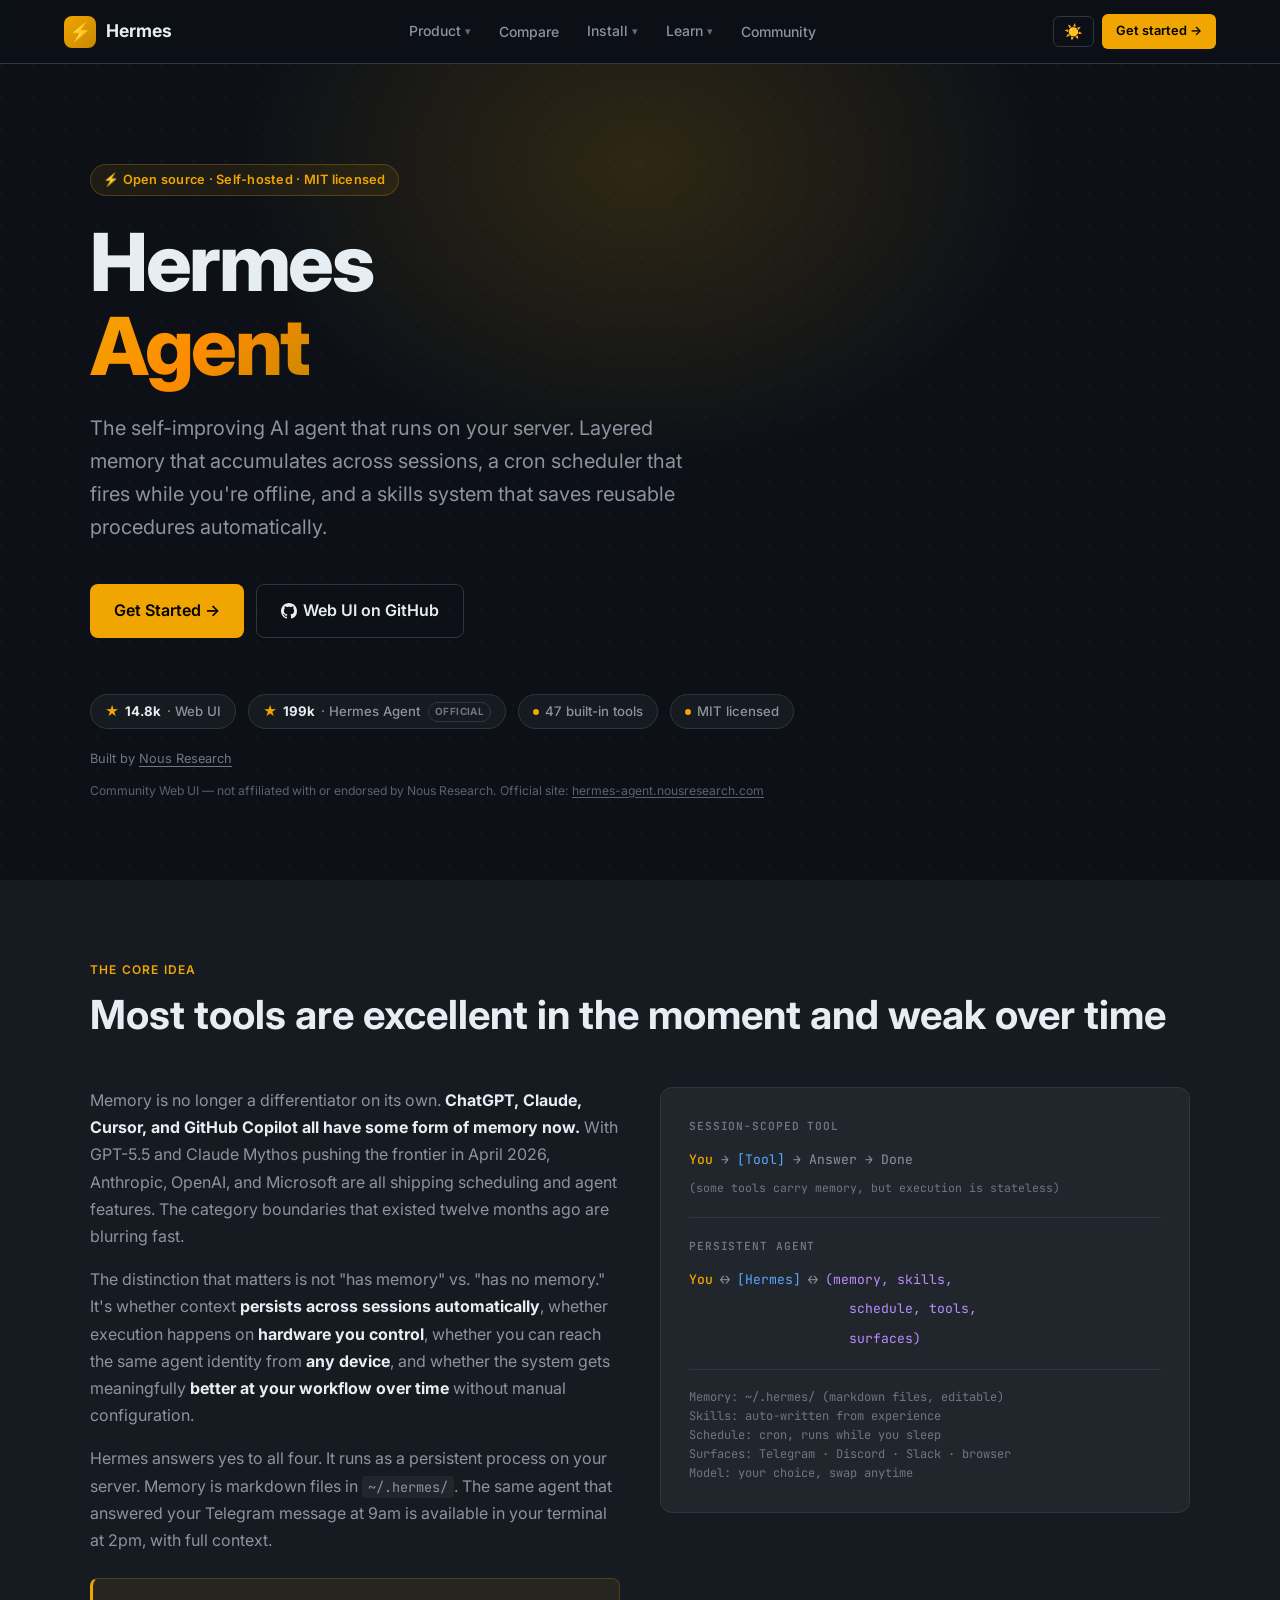
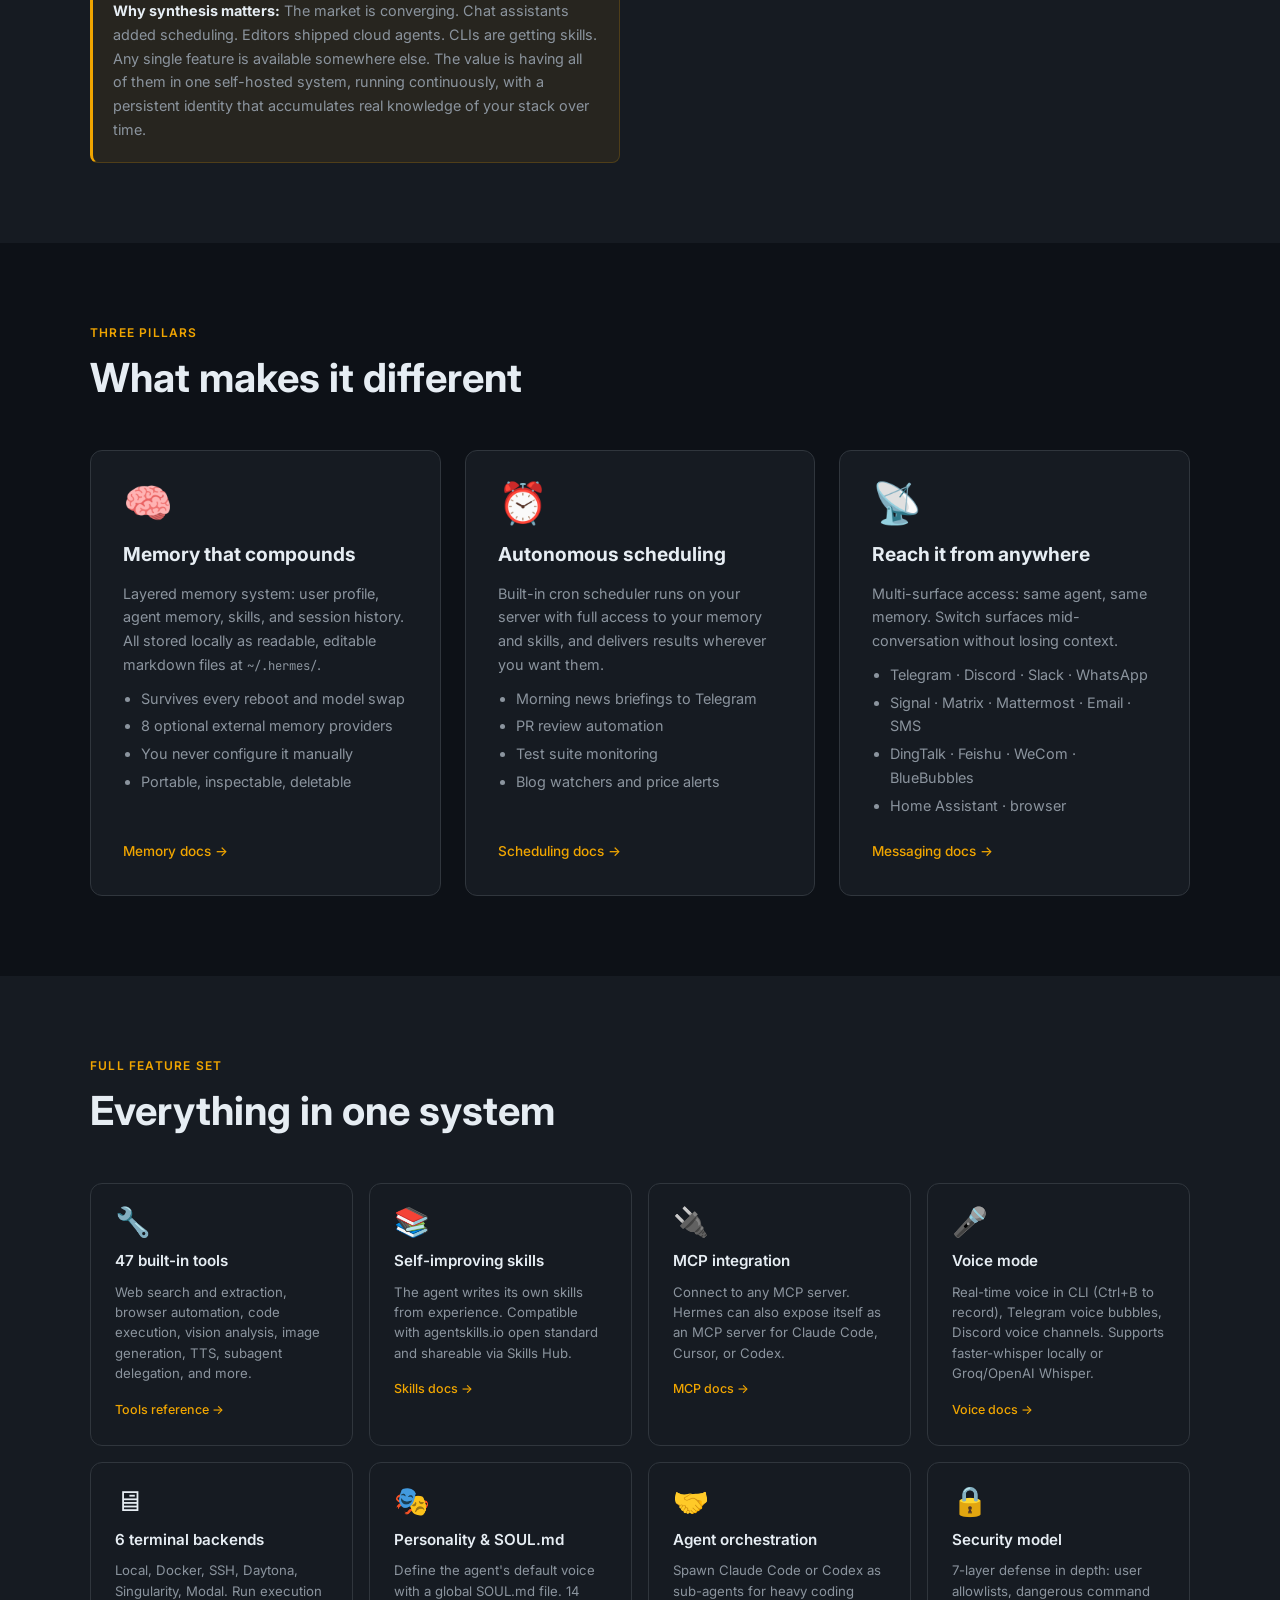
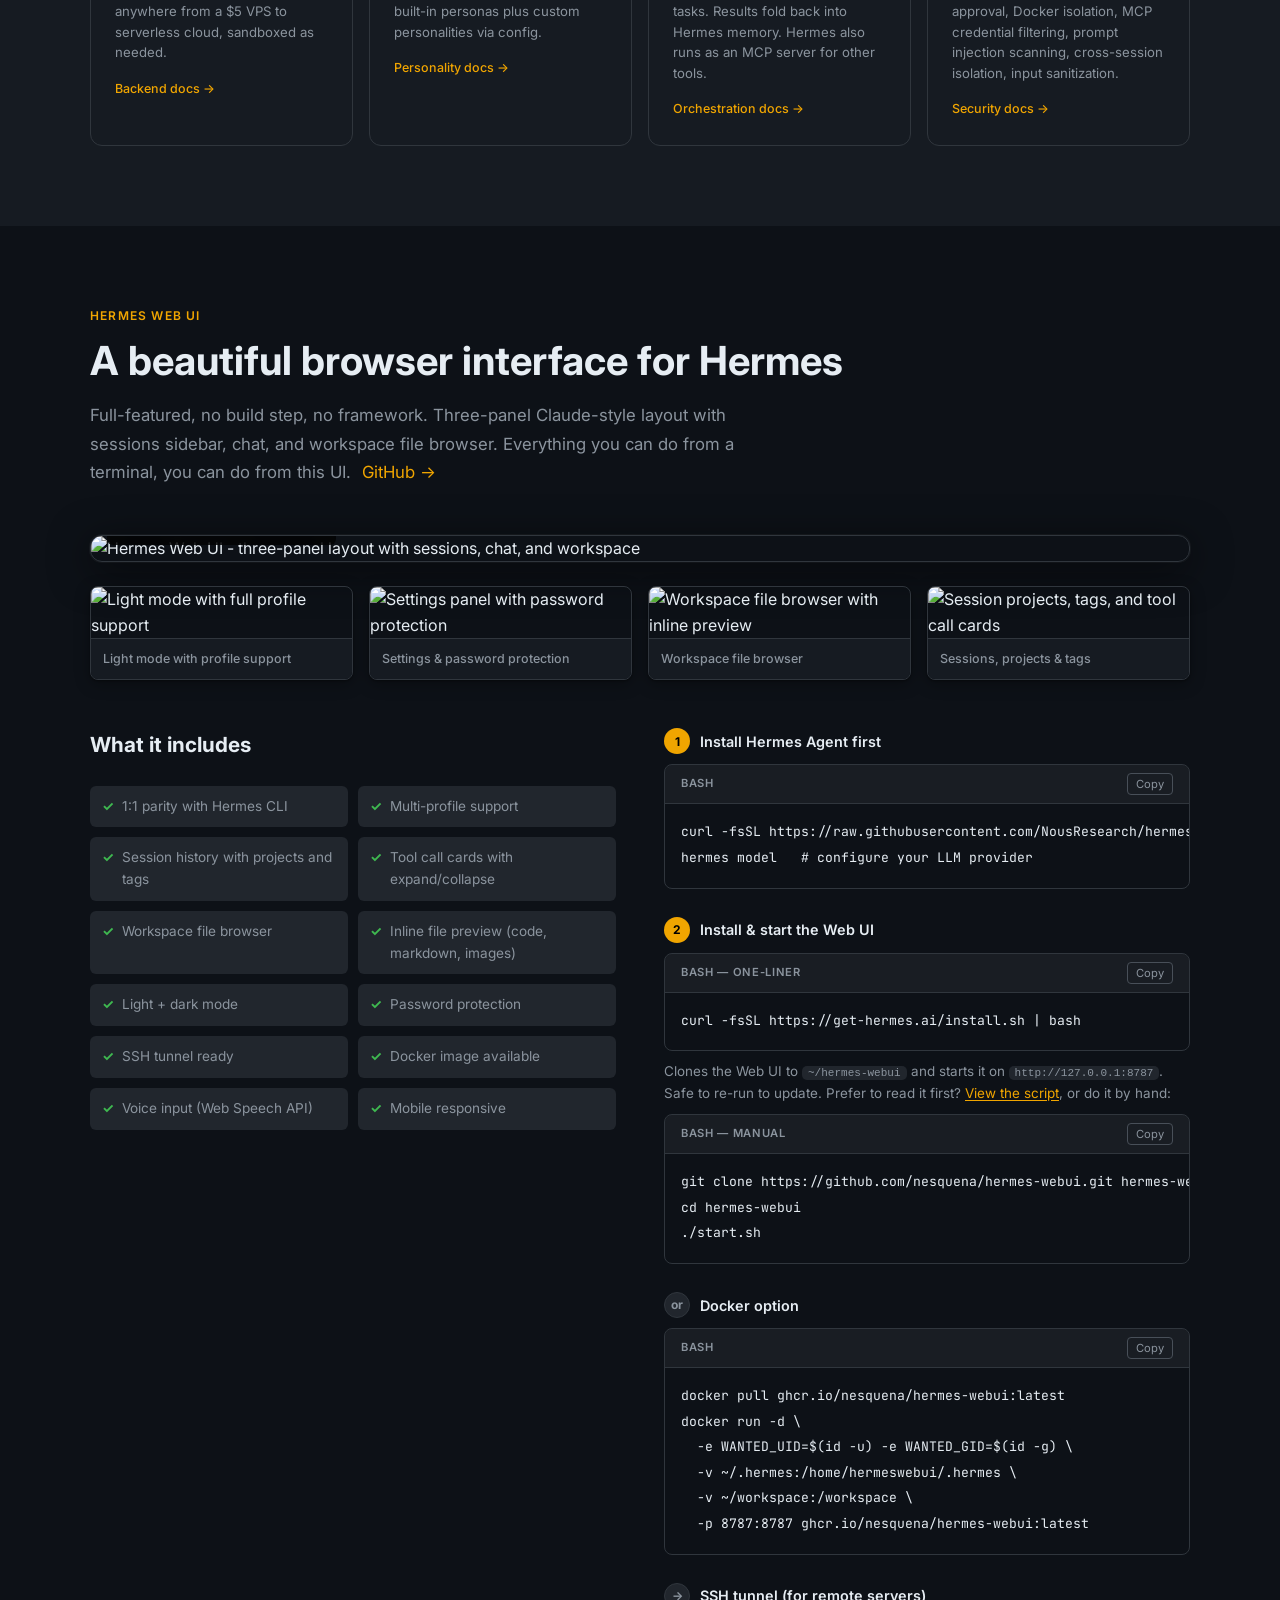
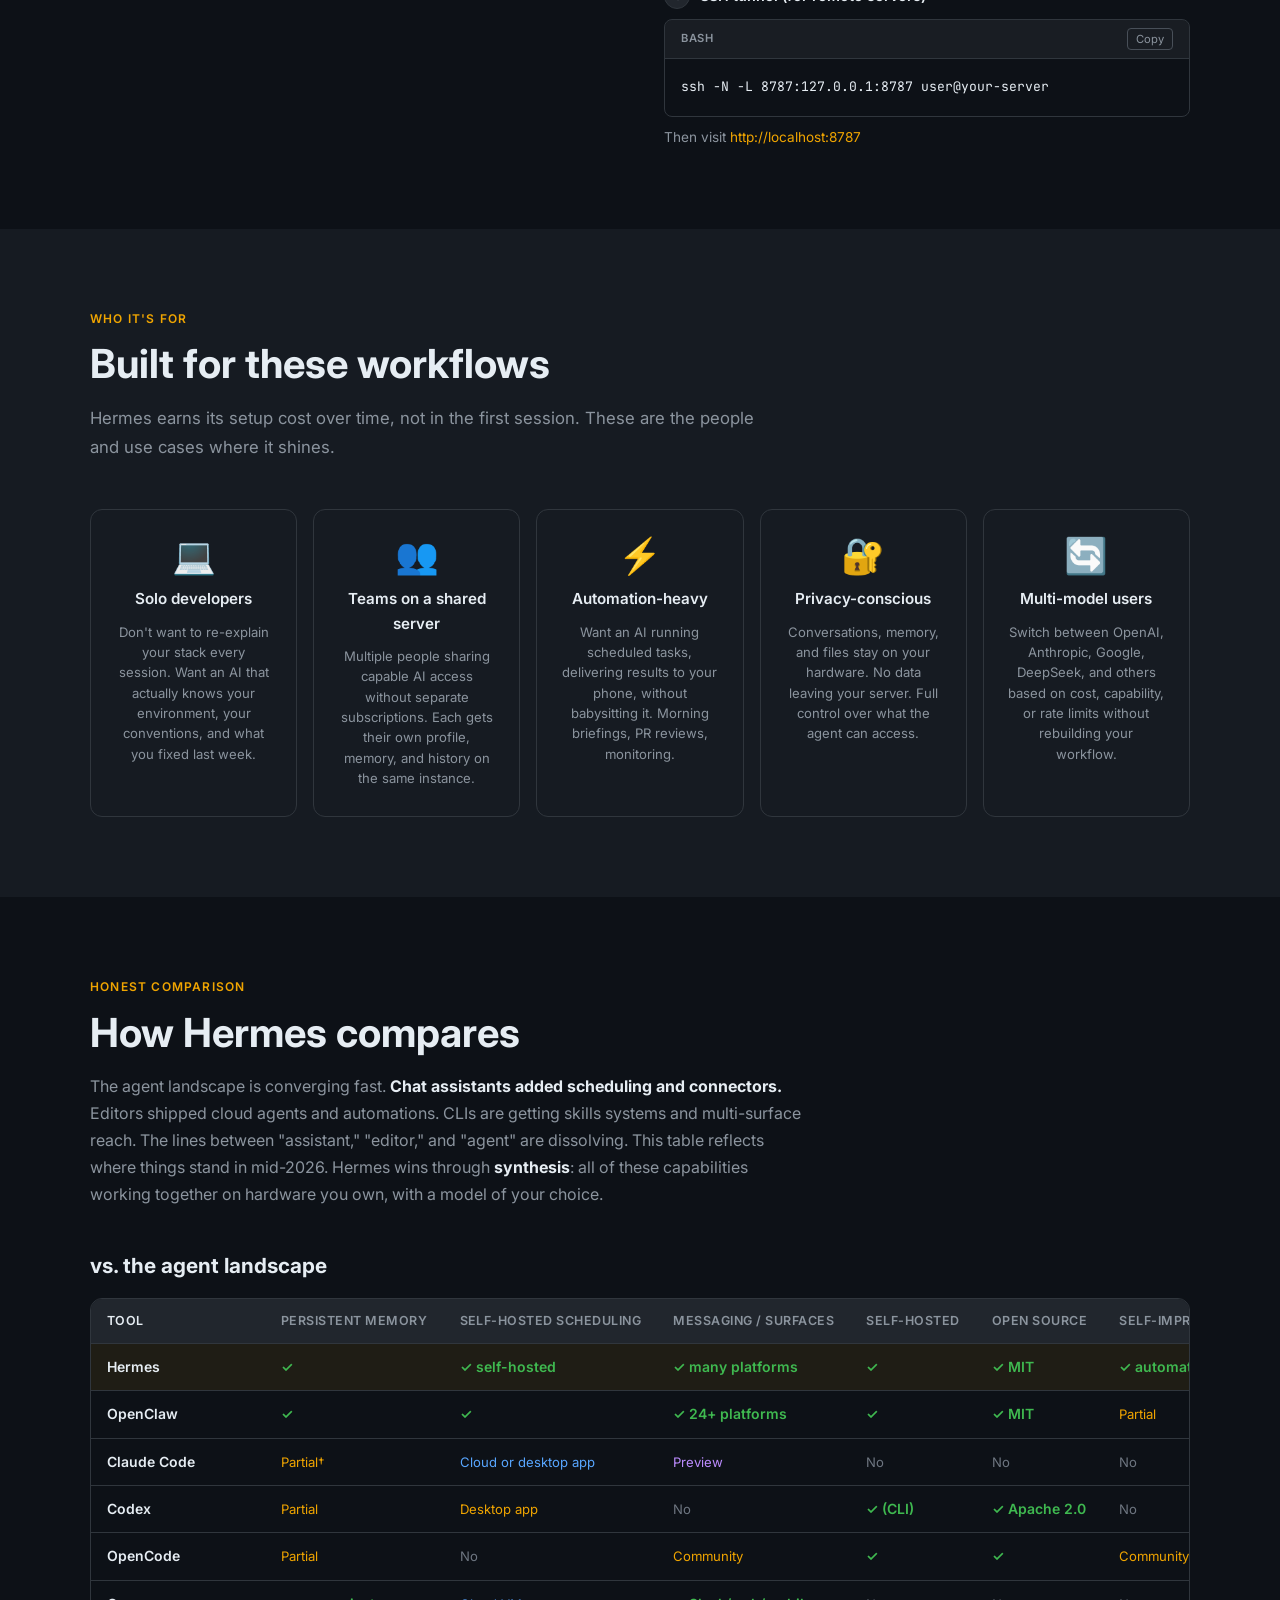
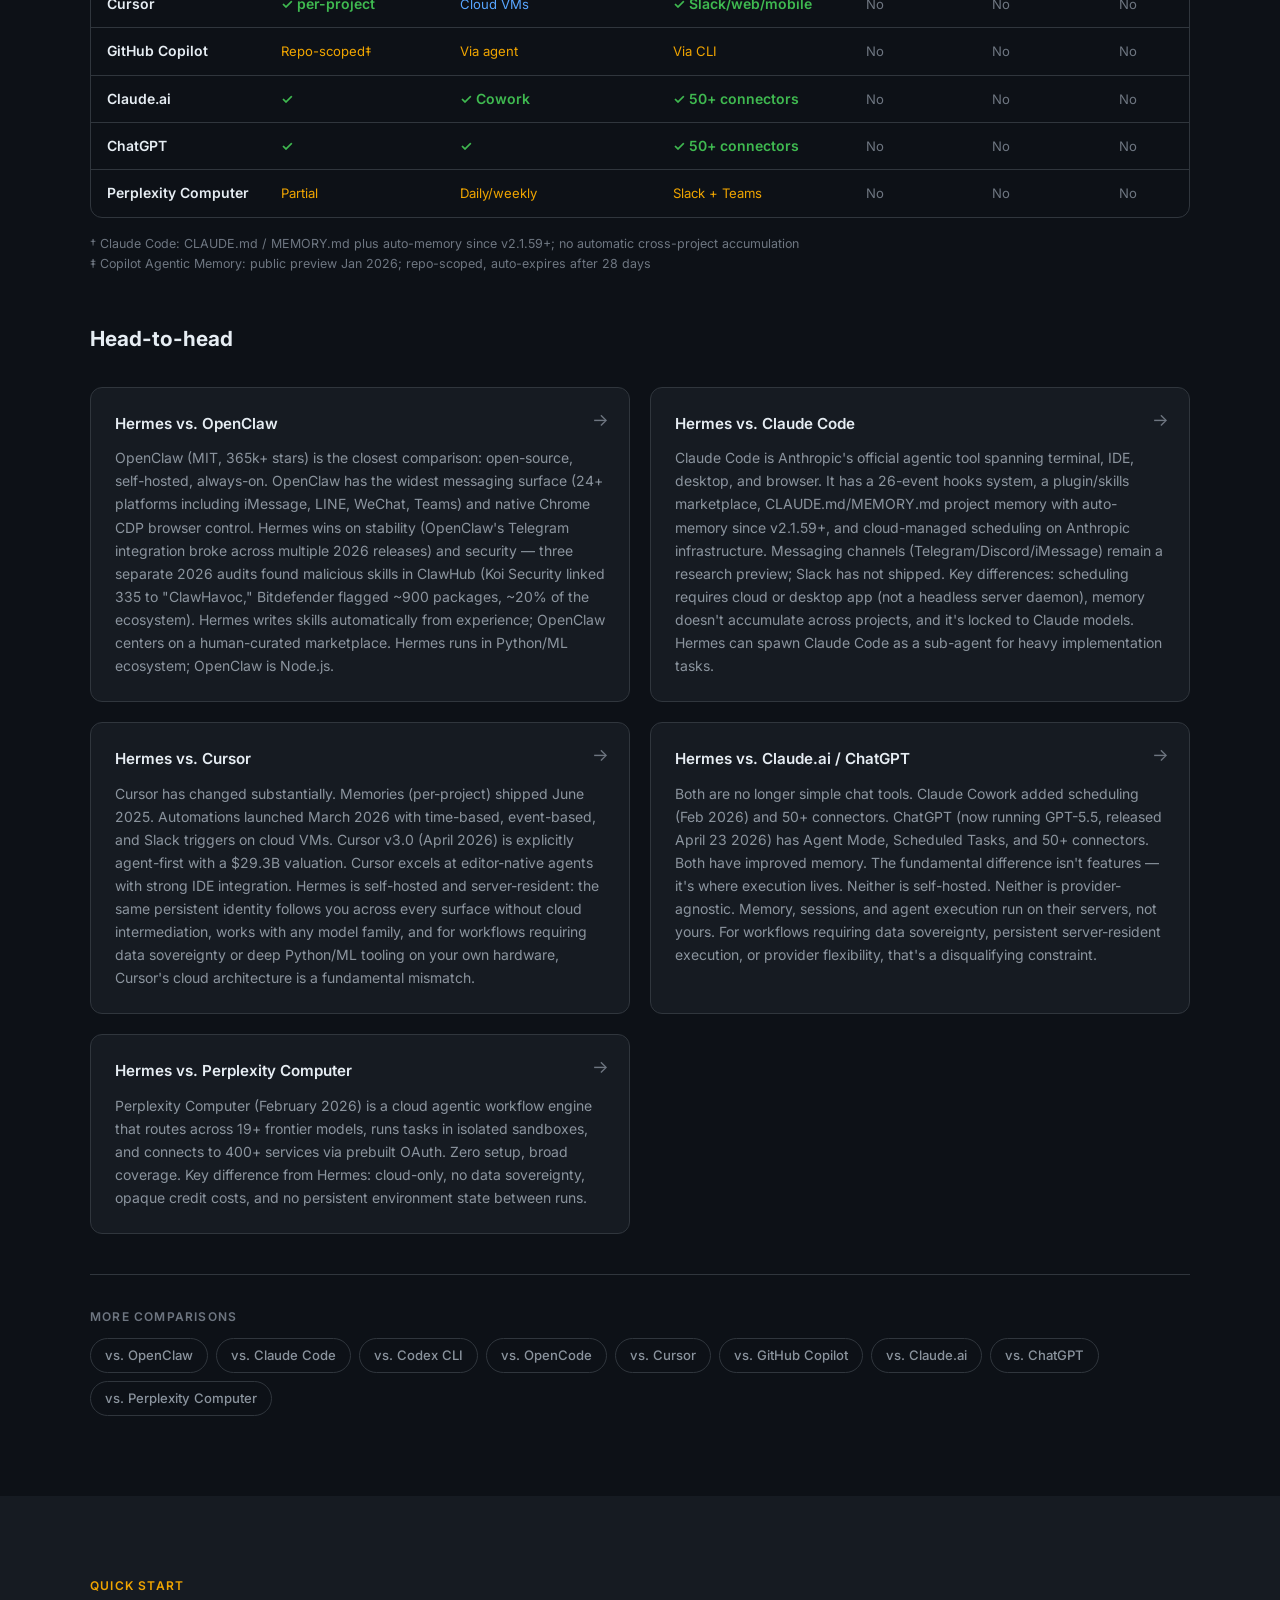
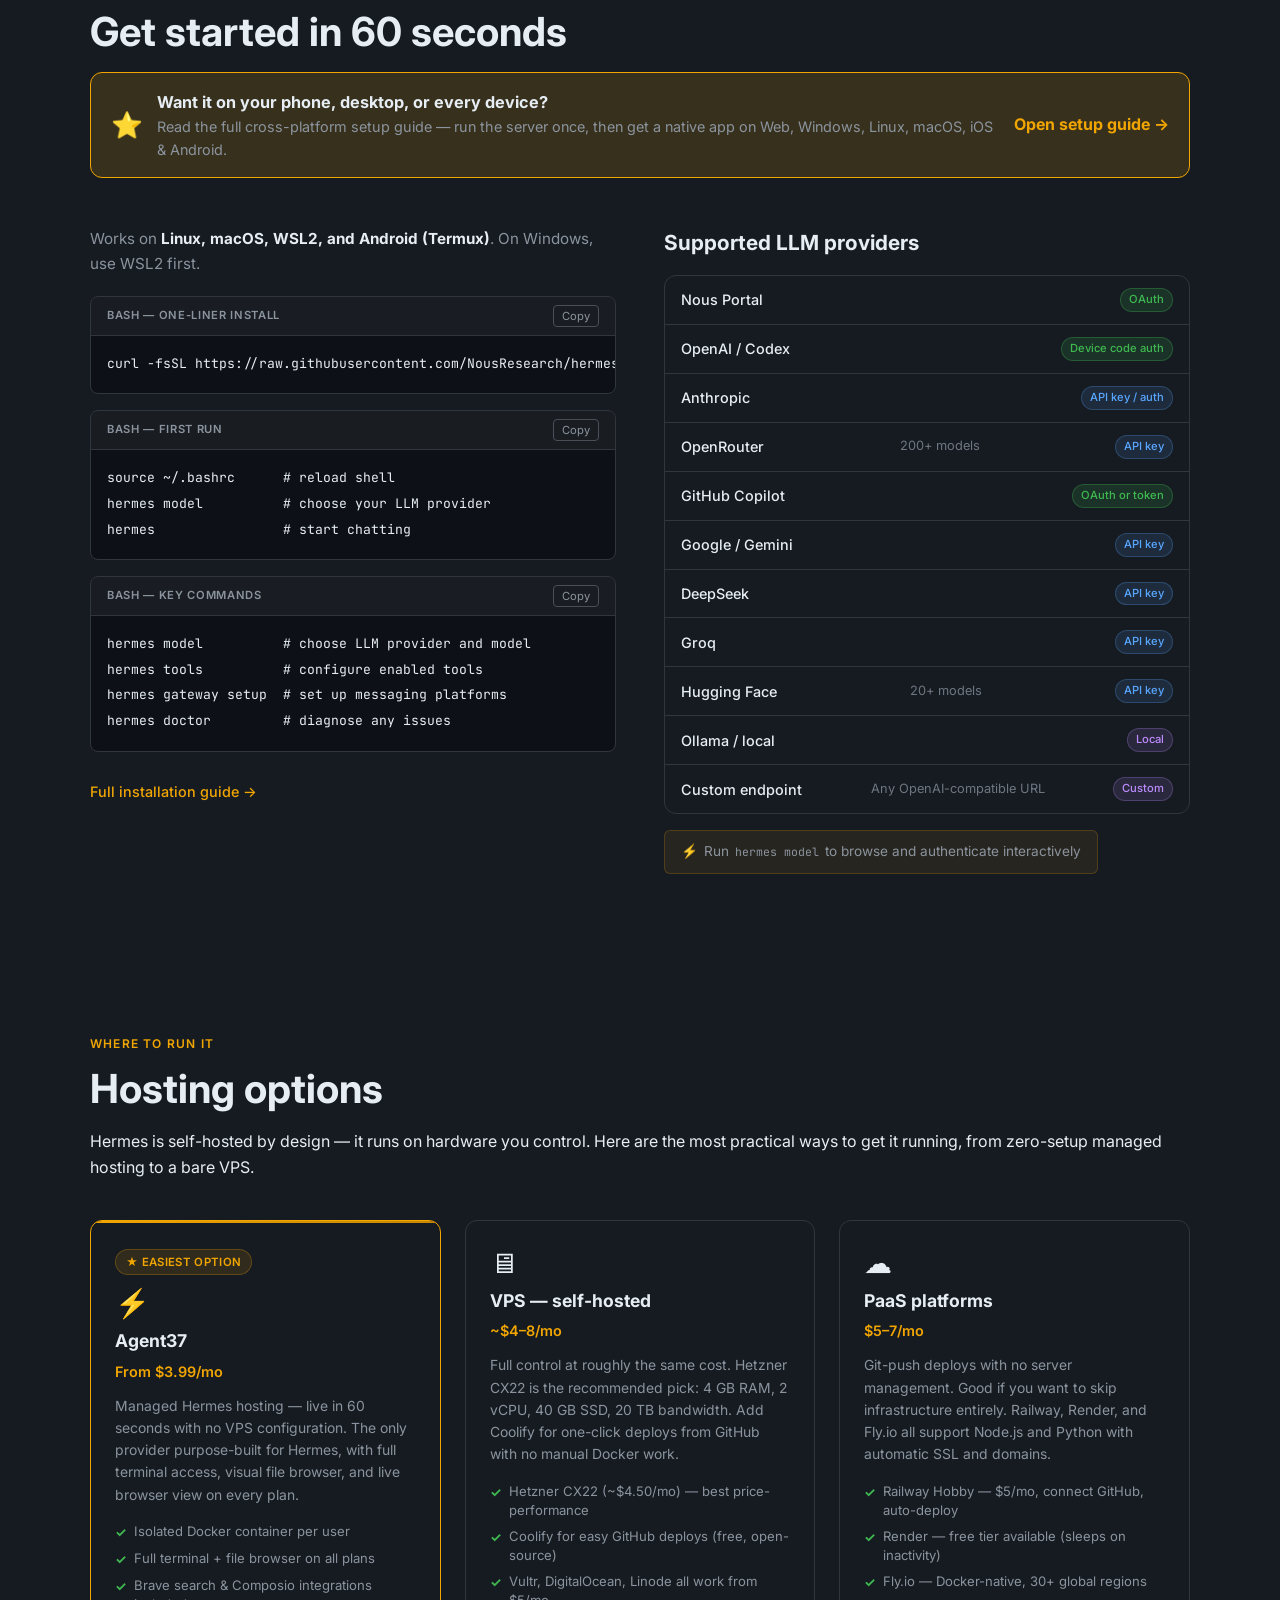
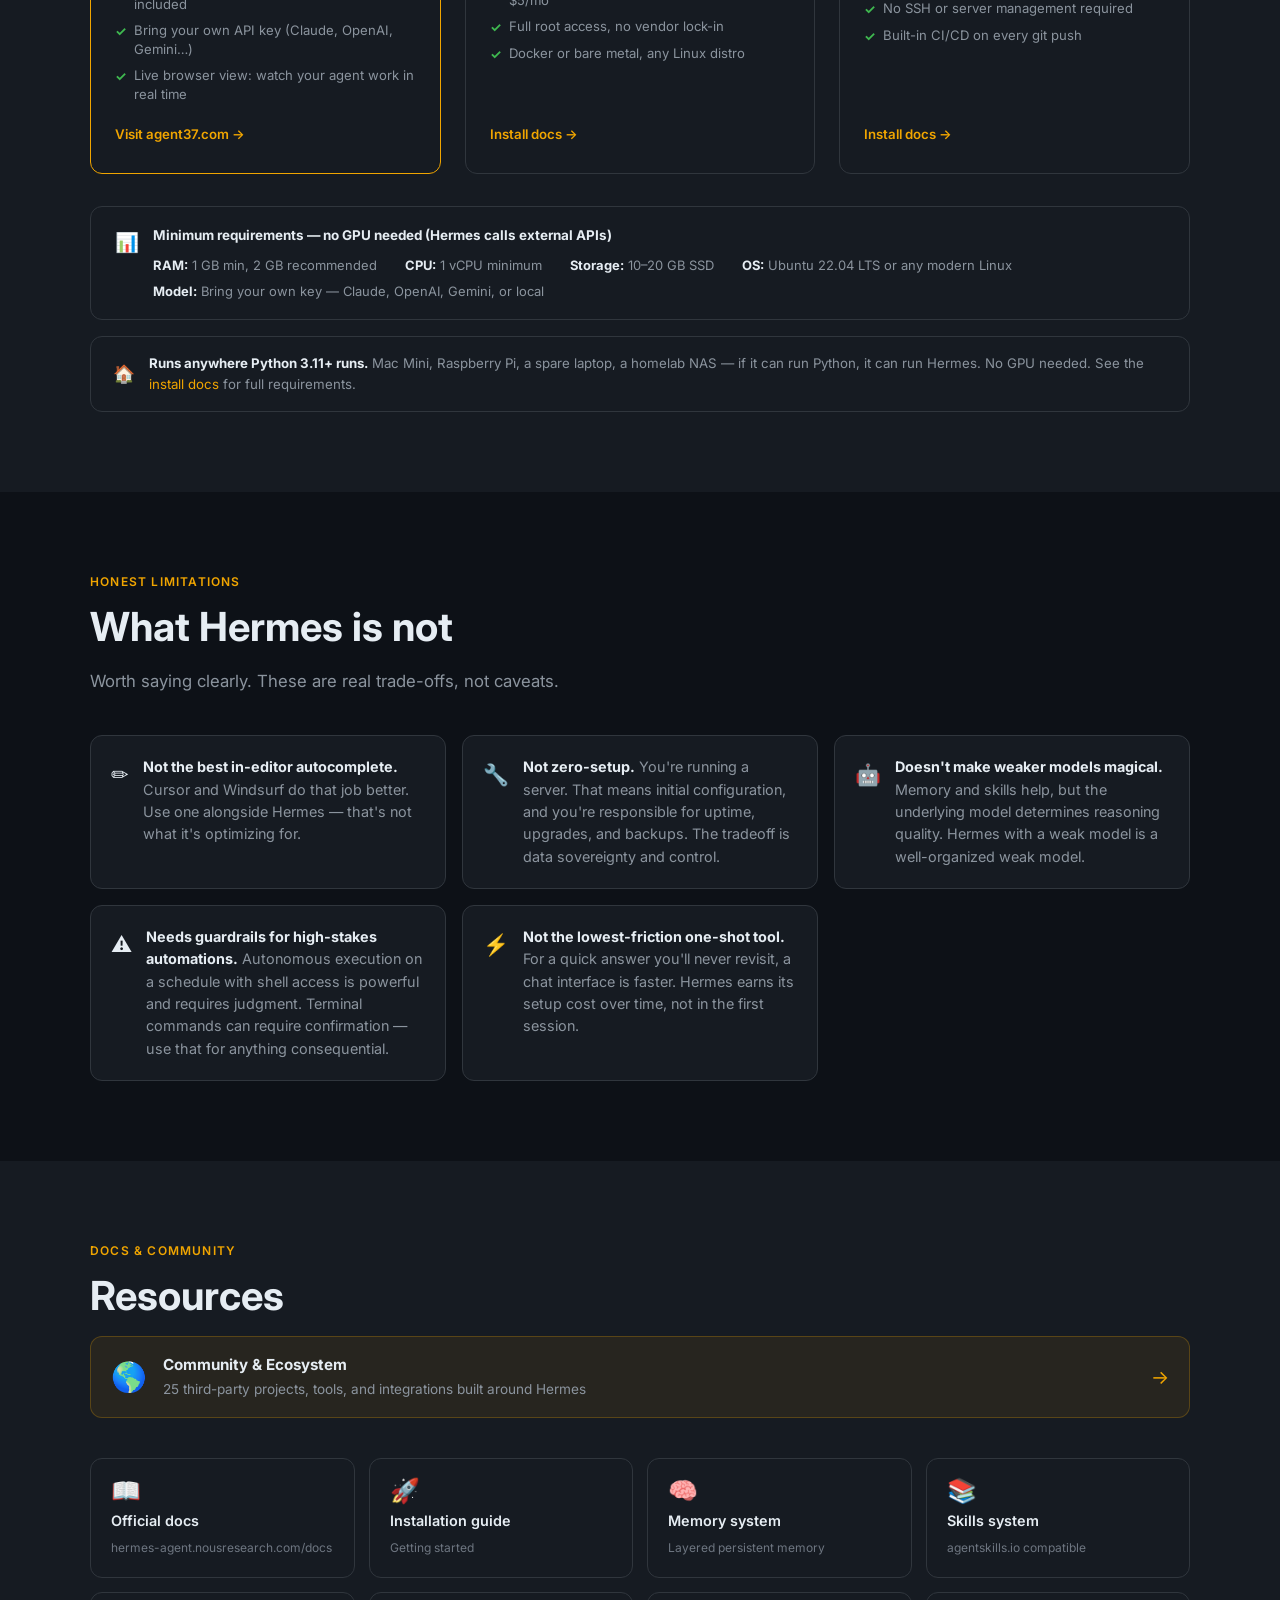
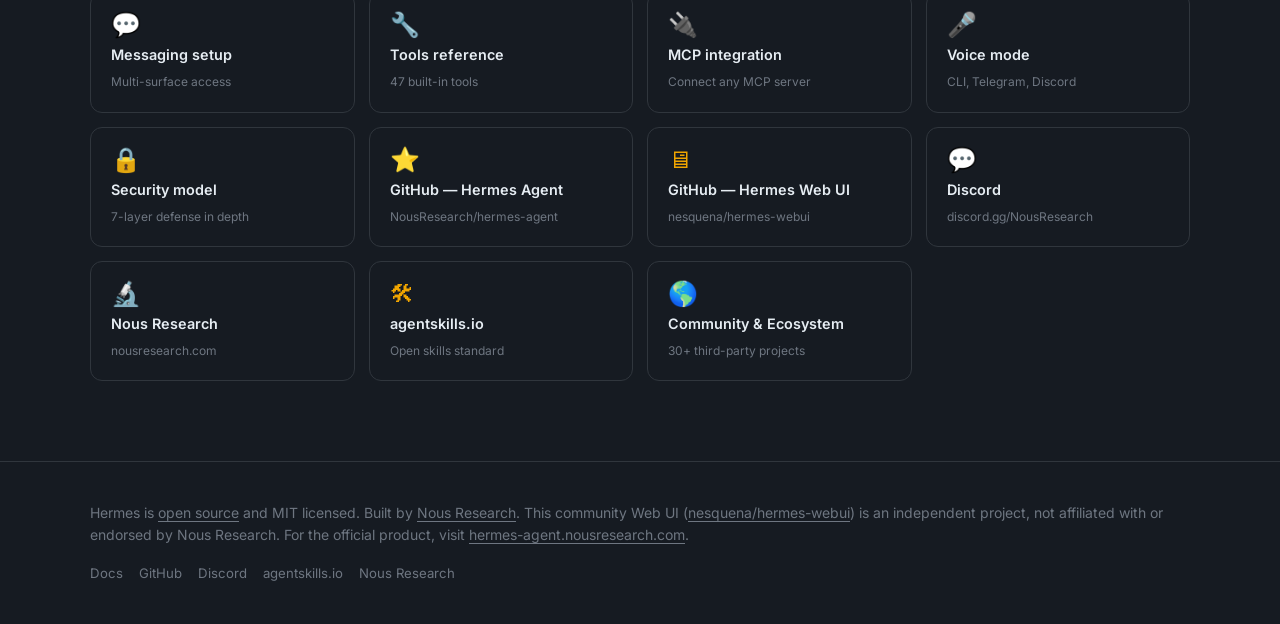
==== commit 4d3b2e52: "site: anti-conflation pass + WebUI one-liner installer + iOS QR Home (index.html): - Hero 'View on G" ====
--- a/index.html
+++ b/index.html
@@ -530,6 +530,16 @@
       border-radius: 50%;
       flex-shrink: 0;
     }
+    /* Star badges double as links: WebUI (ours) + Hermes Agent (upstream, labelled). */
+    a.stat-badge { text-decoration: none; transition: border-color .15s, color .15s, transform .15s; }
+    a.stat-star:hover { border-color: var(--accent); color: var(--text-primary); transform: translateY(-1px); }
+    .stat-star .star-ic { color: var(--accent); font-size: 0.85rem; line-height: 1; }
+    .stat-star .star-ct { font-weight: 700; color: var(--text-primary); }
+    .stat-star .badge-tag {
+      font-size: 0.62rem; font-weight: 700; letter-spacing: 0.04em; text-transform: uppercase;
+      color: var(--text-muted); border: 1px solid var(--border); border-radius: 100px;
+      padding: 1px 6px; margin-left: 2px;
+    }
     .hero-credit {
       margin-top: 20px;
       font-size: 0.8rem;
@@ -831,6 +841,19 @@
       font-weight: 600;
       color: var(--text-primary);
     }
+    .step-note {
+      font-size: 0.84rem;
+      color: var(--text-secondary);
+      line-height: 1.6;
+      margin: 10px 0 10px;
+    }
+    .step-note code {
+      background: var(--bg-tertiary);
+      padding: 1px 6px;
+      border-radius: 5px;
+      font-size: 0.82em;
+    }
+    .step-note a { color: var(--accent); text-decoration: underline; text-underline-offset: 2px; }
 
     /* ===== WHO IS IT FOR ===== */
     .persona-grid {
@@ -1518,7 +1541,7 @@
     </ul>
     <div class="nav-actions">
       <button class="btn-theme" id="theme-toggle" aria-label="Toggle theme" title="Toggle light/dark mode">🌙</button>
-      <a href="https://hermes-agent.nousresearch.com/docs/getting-started/installation" class="btn-nav-cta" target="_blank" rel="noopener">Get started &#8594;</a>
+      <a href="setup/" class="btn-nav-cta">Get started &#8594;</a>
     </div>
     <button class="hamburger" id="hamburger" aria-label="Open menu">
       <span></span><span></span><span></span>
@@ -1548,7 +1571,7 @@
   <a href="#compare" onclick="closeMobileMenu()">Compare</a>
   <div style="height:1px;background:var(--border);margin:8px 0;"></div>
   <a href="community/" onclick="closeMobileMenu()" style="color:var(--accent)">&#127758; Community</a>
-  <a href="https://hermes-agent.nousresearch.com/docs/getting-started/installation" target="_blank" rel="noopener" style="color: var(--accent); margin-top: 4px;">Get started &#8594;</a>
+  <a href="setup/" onclick="closeMobileMenu()" style="color: var(--accent); margin-top: 4px;">Get started &#8594;</a>
 </div>
 
 <!-- Lightbox -->
@@ -1571,17 +1594,21 @@
         The self-improving AI agent that runs on your server. Layered memory that accumulates across sessions, a cron scheduler that fires while you're offline, and a skills system that saves reusable procedures automatically.
       </p>
       <div class="hero-ctas">
-        <a href="https://hermes-agent.nousresearch.com/docs/getting-started/installation" target="_blank" rel="noopener" class="btn-primary">
+        <a href="setup/" class="btn-primary">
           Get Started &#8594;
         </a>
-        <a href="https://github.com/NousResearch/hermes-agent" target="_blank" rel="noopener" class="btn-secondary">
+        <a href="https://github.com/nesquena/hermes-webui" target="_blank" rel="noopener" class="btn-secondary">
           <svg width="16" height="16" viewBox="0 0 16 16" fill="currentColor" style="flex-shrink:0"><path d="M8 0C3.58 0 0 3.58 0 8c0 3.54 2.29 6.53 5.47 7.59.4.07.55-.17.55-.38 0-.19-.01-.82-.01-1.49-2.01.37-2.53-.49-2.69-.94-.09-.23-.48-.94-.82-1.13-.28-.15-.68-.52-.01-.53.63-.01 1.08.58 1.23.82.72 1.21 1.87.87 2.33.66.07-.52.28-.87.51-1.07-1.78-.2-3.64-.89-3.64-3.95 0-.87.31-1.59.82-2.15-.08-.2-.36-1.02.08-2.12 0 0 .67-.21 2.2.82.64-.18 1.32-.27 2-.27.68 0 1.36.09 2 .27 1.53-1.04 2.2-.82 2.2-.82.44 1.1.16 1.92.08 2.12.51.56.82 1.27.82 2.15 0 3.07-1.87 3.75-3.65 3.95.29.25.54.73.54 1.48 0 1.07-.01 1.93-.01 2.2 0 .21.15.46.55.38A8.013 8.013 0 0016 8c0-4.42-3.58-8-8-8z"/></svg>
-          View on GitHub
+          Web UI on GitHub
         </a>
       </div>
       <div class="hero-stats">
-        <span class="stat-badge"><span class="dot"></span>126k+ GitHub stars</span>
-        <span class="stat-badge"><span class="dot"></span>Multi-surface access</span>
+        <a href="https://github.com/nesquena/hermes-webui" target="_blank" rel="noopener" class="stat-badge stat-star" data-repo="nesquena/hermes-webui" title="Hermes Web UI — this community project's GitHub repo">
+          <span class="star-ic">&#9733;</span><span class="star-ct">14.8k</span> &middot; Web UI
+        </a>
+        <a href="https://github.com/NousResearch/hermes-agent" target="_blank" rel="noopener" class="stat-badge stat-star stat-star-upstream" data-repo="NousResearch/hermes-agent" title="Hermes Agent — the official upstream project by Nous Research (the engine the Web UI runs on)">
+          <span class="star-ic">&#9733;</span><span class="star-ct">199k</span> &middot; Hermes Agent <span class="badge-tag">official</span>
+        </a>
         <span class="stat-badge"><span class="dot"></span>47 built-in tools</span>
         <span class="stat-badge"><span class="dot"></span>MIT licensed</span>
       </div>
@@ -1847,11 +1874,19 @@
           <div>
             <div class="step-header">
               <div class="step-num">2</div>
-              <div class="step-title">Clone and start the Web UI</div>
+              <div class="step-title">Install &amp; start the Web UI</div>
             </div>
             <div class="code-wrap">
               <div class="code-header">
-                <span class="code-lang">bash</span>
+                <span class="code-lang">bash &mdash; one-liner</span>
+                <button class="copy-btn" onclick="copyCode(this)">Copy</button>
+              </div>
+              <pre><code class="language-bash">curl -fsSL https://get-hermes.ai/install.sh | bash</code></pre>
+            </div>
+            <p class="step-note">Clones the Web UI to <code>~/hermes-webui</code> and starts it on <code>http://127.0.0.1:8787</code>. Safe to re-run to update. Prefer to read it first? <a href="install.sh" target="_blank" rel="noopener">View the script</a>, or do it by hand:</p>
+            <div class="code-wrap">
+              <div class="code-header">
+                <span class="code-lang">bash &mdash; manual</span>
                 <button class="copy-btn" onclick="copyCode(this)">Copy</button>
               </div>
               <pre><code class="language-bash">git clone https://github.com/nesquena/hermes-webui.git hermes-webui
